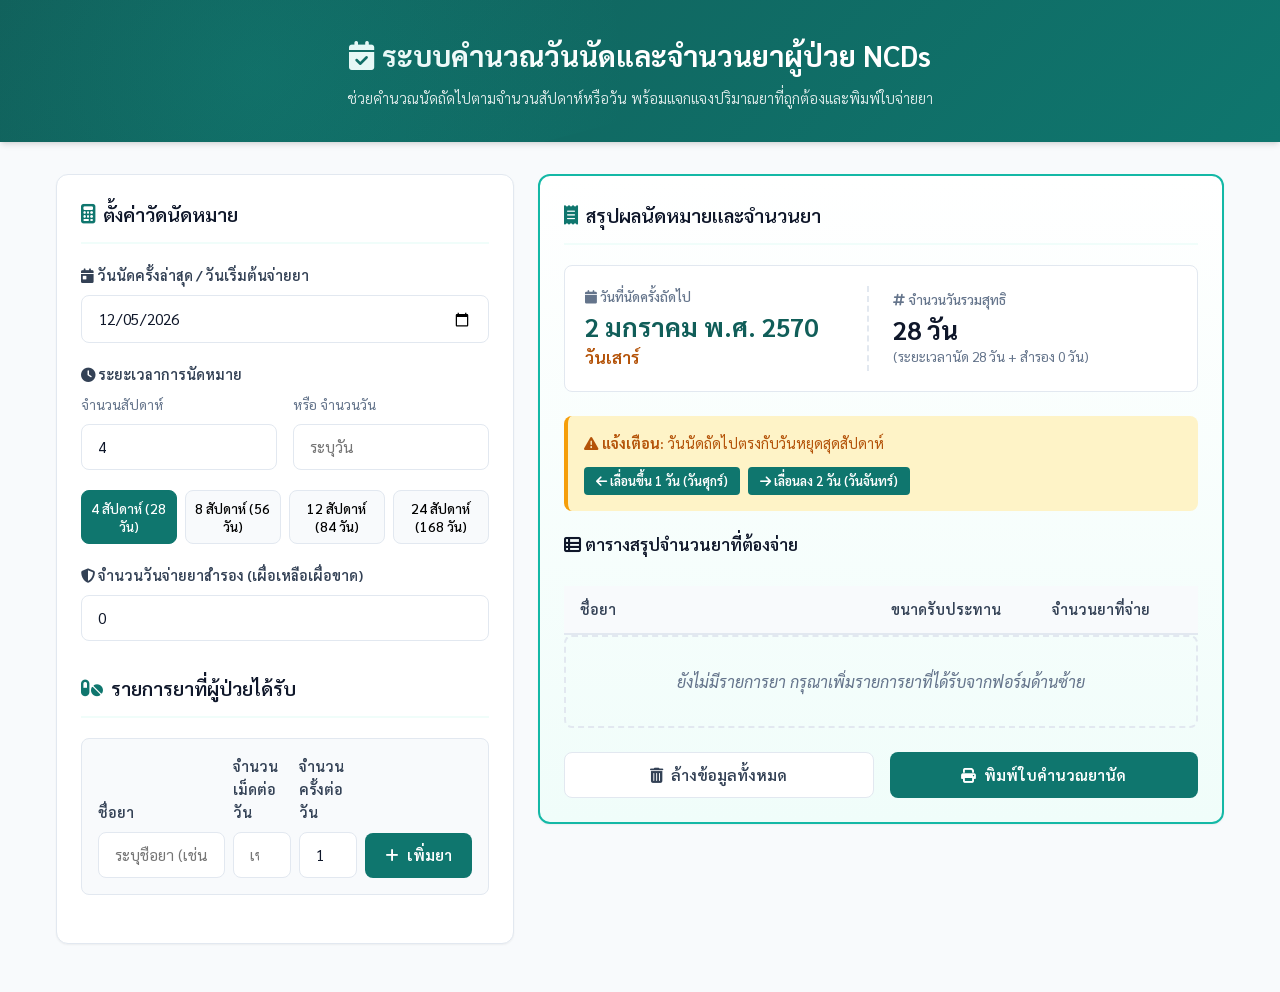
==== index.html @ b91a8666 "Add files via upload" ====
<!DOCTYPE html>
<html lang="th">
<head>
    <meta charset="UTF-8">
    <meta name="viewport" content="width=device-width, initial-scale=1.0">
    <title>ระบบคำนวณวันนัดและจำนวนยาผู้ป่วย NCDs</title>
    <link rel="manifest" href="manifest.json">
    <meta name="theme-color" content="#0f766e">
    <link rel="apple-touch-icon" href="icon-192.png">
    <!-- Load FontAwesome icons for premium design -->
    <link rel="stylesheet" href="https://cdnjs.cloudflare.com/ajax/libs/font-awesome/6.4.0/css/all.min.css">
    <!-- Load main styles -->
    <link rel="stylesheet" href="styles.css">
</head>
<body>

    <header>
        <h1><i class="fa-solid fa-calendar-check"></i> ระบบคำนวณวันนัดและจำนวนยาผู้ป่วย NCDs</h1>
        <p>ช่วยคำนวณนัดถัดไปตามจำนวนสัปดาห์หรือวัน พร้อมแจกแจงปริมาณยาที่ถูกต้องและพิมพ์ใบจ่ายยา</p>
    </header>

    <div class="container">
        
        <!-- LEFT COLUMN: INPUT CONTROLS -->
        <div class="card">
            <h2 class="card-title"><i class="fa-solid fa-calculator"></i> ตั้งค่าวัดนัดหมาย</h2>
            
            <div class="form-group">
                <label for="start-date"><i class="fa-solid fa-calendar-day"></i> วันนัดครั้งล่าสุด / วันเริ่มต้นจ่ายยา</label>
                <input type="date" id="start-date">
            </div>

            <div class="form-group">
                <label><i class="fa-solid fa-clock"></i> ระยะเวลาการนัดหมาย</label>
                <div class="form-group inline">
                    <div>
                        <label for="interval-weeks" style="font-weight: normal; font-size: 0.85rem; color: var(--text-muted);">จำนวนสัปดาห์</label>
                        <input type="number" id="interval-weeks" min="0" placeholder="ระบุสัปดาห์">
                    </div>
                    <div>
                        <label for="interval-days" style="font-weight: normal; font-size: 0.85rem; color: var(--text-muted);">หรือ จำนวนวัน</label>
                        <input type="number" id="interval-days" min="0" placeholder="ระบุวัน">
                    </div>
                </div>
                
                <div class="preset-grid">
                    <button class="btn-preset" data-weeks="4">4 สัปดาห์ (28 วัน)</button>
                    <button class="btn-preset" data-weeks="8">8 สัปดาห์ (56 วัน)</button>
                    <button class="btn-preset" data-weeks="12">12 สัปดาห์ (84 วัน)</button>
                    <button class="btn-preset" data-weeks="24">24 สัปดาห์ (168 วัน)</button>
                </div>
            </div>

            <div class="form-group">
                <label for="buffer-days"><i class="fa-solid fa-shield-halved"></i> จำนวนวันจ่ายยาสำรอง (เผื่อเหลือเผื่อขาด)</label>
                <input type="number" id="buffer-days" min="0" value="0" placeholder="เช่น 0, 3, 5, 7 วัน">
            </div>

            <h2 class="card-title" style="margin-top: 2rem;"><i class="fa-solid fa-pills"></i> รายการยาที่ผู้ป่วยได้รับ</h2>
            
            <div class="med-row-input">
                <div>
                    <label for="med-name">ชื่อยา</label>
                    <input type="text" id="med-name" placeholder="ระบุชื่อยา (เช่น Metformin 500mg)">
                </div>
                <div>
                    <label for="med-freq">จำนวนเม็ดต่อวัน</label>
                    <input type="number" id="med-freq" step="0.1" min="0" placeholder="เช่น 1 หรือ 0.5">
                </div>
                <div>
                    <label for="med-times">จำนวนครั้งต่อวัน</label>
                    <input type="number" id="med-times" min="1" value="1" placeholder="ครั้ง/วัน">
                </div>
                <div>
                    <button id="btn-add-med" class="btn-add">
                        <i class="fa-solid fa-plus"></i> เพิ่มยา
                    </button>
                </div>
            </div>
        </div>

        <!-- RIGHT COLUMN: RESULTS & SUMMARY -->
        <div class="card result-card">
            <h2 class="card-title"><i class="fa-solid fa-receipt"></i> สรุปผลนัดหมายและจำนวนยา</h2>
            
            <div class="appointment-summary">
                <div class="app-box">
                    <span class="app-label"><i class="fa-solid fa-calendar"></i> วันที่นัดครั้งถัดไป</span>
                    <span class="app-date-highlight" id="next-date-display">-</span>
                    <span class="app-day-highlight" id="next-day-display">-</span>
                </div>
                <div class="app-box right">
                    <span class="app-label"><i class="fa-solid fa-hashtag"></i> จำนวนวันรวมสุทธิ</span>
                    <span class="app-date-highlight" id="total-days-display" style="color: var(--secondary);">0 วัน</span>
                    <span class="app-day-highlight" id="total-days-breakdown" style="font-size: 0.85rem; font-weight: normal; color: var(--text-muted);">-</span>
                </div>
            </div>

            <!-- Warning Area for Weekend Appointments -->
            <div id="weekend-warning" class="alert alert-warning" style="display: none;">
                <div>
                    <i class="fa-solid fa-triangle-exclamation"></i> <strong>แจ้งเตือน:</strong> วันนัดถัดไปตรงกับวันหยุดสุดสัปดาห์
                </div>
                <div class="alert-buttons">
                    <button class="btn-sm btn-sm-primary" id="btn-shift-prev"><i class="fa-solid fa-arrow-left"></i> เลื่อนนัดขึ้น (วันศุกร์)</button>
                    <button class="btn-sm btn-sm-primary" id="btn-shift-next"><i class="fa-solid fa-arrow-right"></i> เลื่อนนัดลง (วันจันทร์)</button>
                </div>
            </div>

            <div id="no-weekend-alert" class="alert alert-success" style="display: none;">
                <div>
                    <i class="fa-solid fa-circle-check"></i> วันนัดถัดไปตรงกับวันทำงานปกติ
                </div>
            </div>

            <h3 style="font-size: 1.05rem; font-weight: 600; margin-bottom: 0.75rem; color: var(--secondary);">
                <i class="fa-solid fa-table-list"></i> ตารางสรุปจำนวนยาที่ต้องจ่าย
            </h3>

            <div class="meds-container">
                <div class="med-list-header">
                    <div>ชื่อยา</div>
                    <div>ขนาดรับประทาน</div>
                    <div style="text-align: right; padding-right: 1.5rem;">จำนวนยาที่จ่าย</div>
                    <div></div>
                </div>
                <div id="meds-list-body">
                    <!-- Med items will be dynamically generated here -->
                    <div class="med-list-empty" id="empty-state">
                        ยังไม่มีรายการยา กรุณาเพิ่มรายการยาที่ได้รับจากฟอร์มด้านซ้าย
                    </div>
                </div>
            </div>

            <div class="action-buttons">
                <button class="btn-action btn-action-secondary" id="btn-clear-all">
                    <i class="fa-solid fa-trash-can"></i> ล้างข้อมูลทั้งหมด
                </button>
                <button class="btn-action btn-action-primary" id="btn-print">
                    <i class="fa-solid fa-print"></i> พิมพ์ใบคำนวณยานัด
                </button>
            </div>
        </div>

    </div>

    <!-- PRINT AREA (Only visible during print) -->
    <div id="print-area">
        <div class="print-header">
            <h2>ใบสรุปการจ่ายยาและวันนัดหมายผู้ป่วย</h2>
            <p>โรงพยาบาล / คลินิกโรคไม่ติดต่อเรื้อรัง (NCDs)</p>
        </div>
        
        <div class="print-section">
            <div class="print-grid">
                <div>
                    <span class="print-label">วันจ่ายยาล่าสุด:</span>
                    <span class="print-value" id="print-start-date">-</span>
                </div>
                <div>
                    <span class="print-label">ระยะเวลานัด:</span>
                    <span class="print-value" id="print-duration">-</span>
                </div>
            </div>
            <div class="print-grid">
                <div>
                    <span class="print-label">วันนัดครั้งถัดไป:</span>
                    <span class="print-value" id="print-next-date" style="font-weight: bold; font-size: 18px;">-</span>
                </div>
                <div>
                    <span class="print-label">ยาสำรองเผื่อเหลือ:</span>
                    <span class="print-value" id="print-buffer">-</span>
                </div>
            </div>
        </div>

        <div class="print-section">
            <h3 style="font-size: 16px; margin-bottom: 10px; border-bottom: 1px solid #000; padding-bottom: 5px;">รายการยาที่ได้รับและจำนวนที่จ่าย</h3>
            <table class="print-table">
                <thead>
                    <tr>
                        <th style="width: 50%;">ชื่อยา</th>
                        <th style="width: 25%;">ขนาดและวิธีการรับประทานต่อวัน</th>
                        <th style="width: 25%; text-align: right;">จำนวนยาที่จ่ายทั้งหมด</th>
                    </tr>
                </thead>
                <tbody id="print-meds-table-body">
                    <!-- Meds table rows will be printed here -->
                </tbody>
            </table>
        </div>

        <div class="print-footer">
            <p>** กรุณานำใบนี้และกระปุกยา/ซองยาเดิมมาด้วยทุกครั้งที่หมอนัด **</p>
            <p>วันที่ออกใบสรุป: <span id="print-generation-time">-</span></p>
        </div>
    </div>

    <!-- JavaScript logic -->
    <script src="app.js"></script>
</body>
</html>
---- styles.css ----
@import url('https://fonts.googleapis.com/css2?family=Sarabun:ital,wght@0,300;0,400;0,500;0,600;0,700;1,400&family=Inter:wght@300;400;500;600;700&display=swap');

:root {
    --primary: #0f766e;
    --primary-light: #14b8a6;
    --primary-dark: #115e59;
    --primary-bg: #f0fdfa;
    --secondary: #0f172a;
    --text-main: #334155;
    --text-muted: #64748b;
    --bg-main: #f8fafc;
    --card-bg: #ffffff;
    --border: #e2e8f0;
    --accent: #f59e0b;
    --accent-light: #fef3c7;
    --accent-dark: #b45309;
    --danger: #ef4444;
    --danger-light: #fee2e2;
    --success: #10b981;
    --success-light: #d1fae5;
    
    --shadow-sm: 0 1px 2px 0 rgb(0 0 0 / 0.05);
    --shadow-md: 0 4px 6px -1px rgb(0 0 0 / 0.1), 0 2px 4px -2px rgb(0 0 0 / 0.1);
    --shadow-lg: 0 10px 15px -3px rgb(0 0 0 / 0.1), 0 4px 6px -4px rgb(0 0 0 / 0.1);
    --radius: 12px;
    --radius-sm: 8px;
    --transition: all 0.25s cubic-bezier(0.4, 0, 0.2, 1);
}

* {
    margin: 0;
    padding: 0;
    box-sizing: border-box;
}

body {
    font-family: 'Sarabun', 'Inter', sans-serif;
    background-color: var(--bg-main);
    color: var(--text-main);
    line-height: 1.6;
    min-height: 100vh;
    padding-bottom: 3rem;
}

header {
    background: linear-gradient(135deg, var(--primary-dark) 0%, var(--primary) 100%);
    color: white;
    padding: 2rem 1.5rem;
    text-align: center;
    box-shadow: var(--shadow-md);
    margin-bottom: 2rem;
    position: relative;
    overflow: hidden;
}

header::before {
    content: '';
    position: absolute;
    top: -50%;
    left: -20%;
    width: 80%;
    height: 200%;
    background: radial-gradient(circle, rgba(20, 184, 166, 0.15) 0%, transparent 70%);
    transform: rotate(-15deg);
    pointer-events: none;
}

header h1 {
    font-size: 1.8rem;
    font-weight: 700;
    margin-bottom: 0.5rem;
    display: flex;
    align-items: center;
    justify-content: center;
    gap: 0.5rem;
}

header p {
    font-size: 0.95rem;
    opacity: 0.9;
    font-weight: 300;
}

.container {
    max-width: 1200px;
    margin: 0 auto;
    padding: 0 1rem;
    display: grid;
    grid-template-columns: 1.2fr 1.8fr;
    gap: 1.5rem;
}

@media (max-width: 1024px) {
    .container {
        grid-template-columns: 1fr;
    }
}

/* Card layout */
.card {
    background-color: var(--card-bg);
    border-radius: var(--radius);
    border: 1px solid var(--border);
    box-shadow: var(--shadow-sm);
    padding: 1.5rem;
    transition: var(--transition);
    height: fit-content;
}

.card:hover {
    box-shadow: var(--shadow-md);
}

.card-title {
    font-size: 1.2rem;
    font-weight: 600;
    color: var(--secondary);
    margin-bottom: 1.25rem;
    padding-bottom: 0.75rem;
    border-bottom: 2px solid var(--primary-bg);
    display: flex;
    align-items: center;
    gap: 0.5rem;
}

.card-title i {
    color: var(--primary);
}

/* Form controls */
.form-group {
    margin-bottom: 1.25rem;
}

.form-group.inline {
    display: grid;
    grid-template-columns: 1fr 1fr;
    gap: 1rem;
}

label {
    display: block;
    font-size: 0.9rem;
    font-weight: 600;
    color: var(--text-main);
    margin-bottom: 0.5rem;
}

input[type="date"],
input[type="number"],
input[type="text"],
select {
    width: 100%;
    padding: 0.75rem 1rem;
    border: 1.5px solid var(--border);
    border-radius: var(--radius-sm);
    font-family: inherit;
    font-size: 0.95rem;
    color: var(--secondary);
    background-color: #fff;
    transition: var(--transition);
}

input:focus, select:focus {
    outline: none;
    border-color: var(--primary);
    box-shadow: 0 0 0 3px rgba(15, 118, 110, 0.15);
}

/* Day/Week selector buttons */
.preset-grid {
    display: grid;
    grid-template-columns: repeat(4, 1fr);
    gap: 0.5rem;
    margin-top: 0.5rem;
}

.btn-preset {
    background-color: var(--bg-main);
    border: 1px solid var(--border);
    border-radius: var(--radius-sm);
    padding: 0.5rem;
    font-size: 0.85rem;
    font-family: inherit;
    cursor: pointer;
    transition: var(--transition);
    font-weight: 500;
}

.btn-preset:hover {
    background-color: var(--primary-bg);
    border-color: var(--primary-light);
    color: var(--primary);
}

.btn-preset.active {
    background-color: var(--primary);
    border-color: var(--primary);
    color: white;
}

/* Weekend/holiday warnings */
.alert {
    padding: 1rem;
    border-radius: var(--radius-sm);
    margin-bottom: 1.25rem;
    font-size: 0.9rem;
    display: flex;
    flex-direction: column;
    gap: 0.5rem;
}

.alert-warning {
    background-color: var(--accent-light);
    border-left: 4px solid var(--accent);
    color: var(--accent-dark);
}

.alert-success {
    background-color: var(--success-light);
    border-left: 4px solid var(--success);
    color: #065f46;
}

.alert-buttons {
    display: flex;
    gap: 0.5rem;
    margin-top: 0.25rem;
}

.btn-sm {
    padding: 0.35rem 0.75rem;
    font-size: 0.8rem;
    border-radius: 4px;
    font-family: inherit;
    font-weight: 600;
    cursor: pointer;
    border: none;
    transition: var(--transition);
}

.btn-sm-primary {
    background-color: var(--primary);
    color: white;
}

.btn-sm-primary:hover {
    background-color: var(--primary-dark);
}

.btn-sm-secondary {
    background-color: white;
    border: 1px solid var(--border);
    color: var(--text-main);
}

.btn-sm-secondary:hover {
    background-color: var(--bg-main);
}

/* Meds list management */
.med-row-input {
    display: grid;
    grid-template-columns: 2.2fr 1fr 1fr auto;
    gap: 0.5rem;
    align-items: end;
    background-color: var(--bg-main);
    padding: 1rem;
    border-radius: var(--radius-sm);
    margin-bottom: 1.5rem;
    border: 1px solid var(--border);
}

@media (max-width: 640px) {
    .med-row-input {
        grid-template-columns: 1fr;
        gap: 0.75rem;
    }
}

.btn-add {
    background-color: var(--primary);
    color: white;
    padding: 0.75rem 1.25rem;
    border: none;
    border-radius: var(--radius-sm);
    font-family: inherit;
    font-size: 0.95rem;
    font-weight: 600;
    cursor: pointer;
    transition: var(--transition);
    display: flex;
    align-items: center;
    justify-content: center;
    gap: 0.5rem;
    height: 45px;
}

.btn-add:hover {
    background-color: var(--primary-dark);
}

/* Meds Table/List display */
.meds-container {
    margin-top: 1rem;
}

.med-list-empty {
    text-align: center;
    padding: 2rem;
    color: var(--text-muted);
    font-style: italic;
    border: 2px dashed var(--border);
    border-radius: var(--radius-sm);
}

.med-list-header {
    display: grid;
    grid-template-columns: 2.2fr 1fr 1fr auto;
    gap: 0.5rem;
    padding: 0.75rem 1rem;
    font-weight: 600;
    border-bottom: 2px solid var(--border);
    background-color: var(--bg-main);
    font-size: 0.9rem;
}

.med-item {
    display: grid;
    grid-template-columns: 2.2fr 1fr 1fr auto;
    gap: 0.5rem;
    padding: 0.75rem 1rem;
    align-items: center;
    border-bottom: 1px solid var(--border);
    transition: var(--transition);
}

.med-item:hover {
    background-color: var(--primary-bg);
}

.med-item-name {
    font-weight: 600;
    color: var(--secondary);
}

.med-item-dose {
    font-size: 0.9rem;
    color: var(--text-main);
}

.med-item-calc {
    font-weight: 700;
    color: var(--primary);
}

.btn-delete {
    background-color: transparent;
    color: var(--danger);
    border: none;
    cursor: pointer;
    font-size: 1.1rem;
    padding: 0.25rem 0.5rem;
    border-radius: var(--radius-sm);
    transition: var(--transition);
}

.btn-delete:hover {
    background-color: var(--danger-light);
}

/* Results section & Slip display */
.result-card {
    background: linear-gradient(180deg, #fff 0%, var(--primary-bg) 100%);
    border: 2px solid var(--primary-light);
    display: flex;
    flex-direction: column;
}

.appointment-summary {
    background-color: white;
    border-radius: var(--radius-sm);
    padding: 1.25rem;
    border: 1px solid var(--border);
    margin-bottom: 1.5rem;
    display: grid;
    grid-template-columns: 1fr 1.2fr;
    gap: 1.5rem;
}

@media (max-width: 640px) {
    .appointment-summary {
        grid-template-columns: 1fr;
        gap: 1rem;
    }
}

.app-box {
    display: flex;
    flex-direction: column;
    justify-content: center;
}

.app-box.right {
    border-left: 2px dashed var(--border);
    padding-left: 1.5rem;
}

@media (max-width: 640px) {
    .app-box.right {
        border-left: none;
        border-top: 2px dashed var(--border);
        padding-left: 0;
        padding-top: 1rem;
    }
}

.app-label {
    font-size: 0.85rem;
    color: var(--text-muted);
    font-weight: 500;
    margin-bottom: 0.25rem;
}

.app-date-highlight {
    font-size: 1.6rem;
    font-weight: 700;
    color: var(--primary-dark);
    line-height: 1.2;
}

.app-day-highlight {
    font-size: 1.1rem;
    font-weight: 600;
    color: var(--accent-dark);
}

.action-buttons {
    display: flex;
    gap: 1rem;
    margin-top: 1.5rem;
}

.btn-action {
    flex: 1;
    padding: 0.75rem 1rem;
    border-radius: var(--radius-sm);
    font-family: inherit;
    font-size: 0.95rem;
    font-weight: 600;
    cursor: pointer;
    display: flex;
    align-items: center;
    justify-content: center;
    gap: 0.5rem;
    transition: var(--transition);
}

.btn-action-primary {
    background-color: var(--primary);
    color: white;
    border: none;
}

.btn-action-primary:hover {
    background-color: var(--primary-dark);
}

.btn-action-secondary {
    background-color: white;
    color: var(--text-main);
    border: 1.5px solid var(--border);
}

.btn-action-secondary:hover {
    background-color: var(--bg-main);
    border-color: var(--text-muted);
}

/* Printable patient slip simulation */
#print-area {
    display: none;
}

/* Print CSS */
@media print {
    body * {
        visibility: hidden;
    }
    #print-area, #print-area * {
        visibility: visible;
    }
    #print-area {
        position: absolute;
        left: 0;
        top: 0;
        width: 100%;
        display: block;
        padding: 20px;
        color: #000;
        font-family: 'Sarabun', sans-serif;
    }
    
    .print-header {
        text-align: center;
        border-bottom: 2px solid #000;
        padding-bottom: 10px;
        margin-bottom: 20px;
    }
    
    .print-header h2 {
        margin-bottom: 5px;
        font-size: 20px;
    }
    
    .print-section {
        margin-bottom: 20px;
    }
    
    .print-grid {
        display: grid;
        grid-template-columns: 1fr 1fr;
        gap: 10px;
        margin-bottom: 15px;
    }
    
    .print-label {
        font-weight: bold;
        font-size: 14px;
    }
    
    .print-value {
        font-size: 16px;
    }
    
    .print-table {
        width: 100%;
        border-collapse: collapse;
        margin-top: 10px;
    }
    
    .print-table th, .print-table td {
        border: 1px solid #000;
        padding: 8px;
        text-align: left;
    }
    
    .print-table th {
        background-color: #f2f2f2;
    }
    
    .print-footer {
        margin-top: 40px;
        text-align: center;
        font-size: 12px;
        border-top: 1px dashed #ccc;
        padding-top: 10px;
    }
}
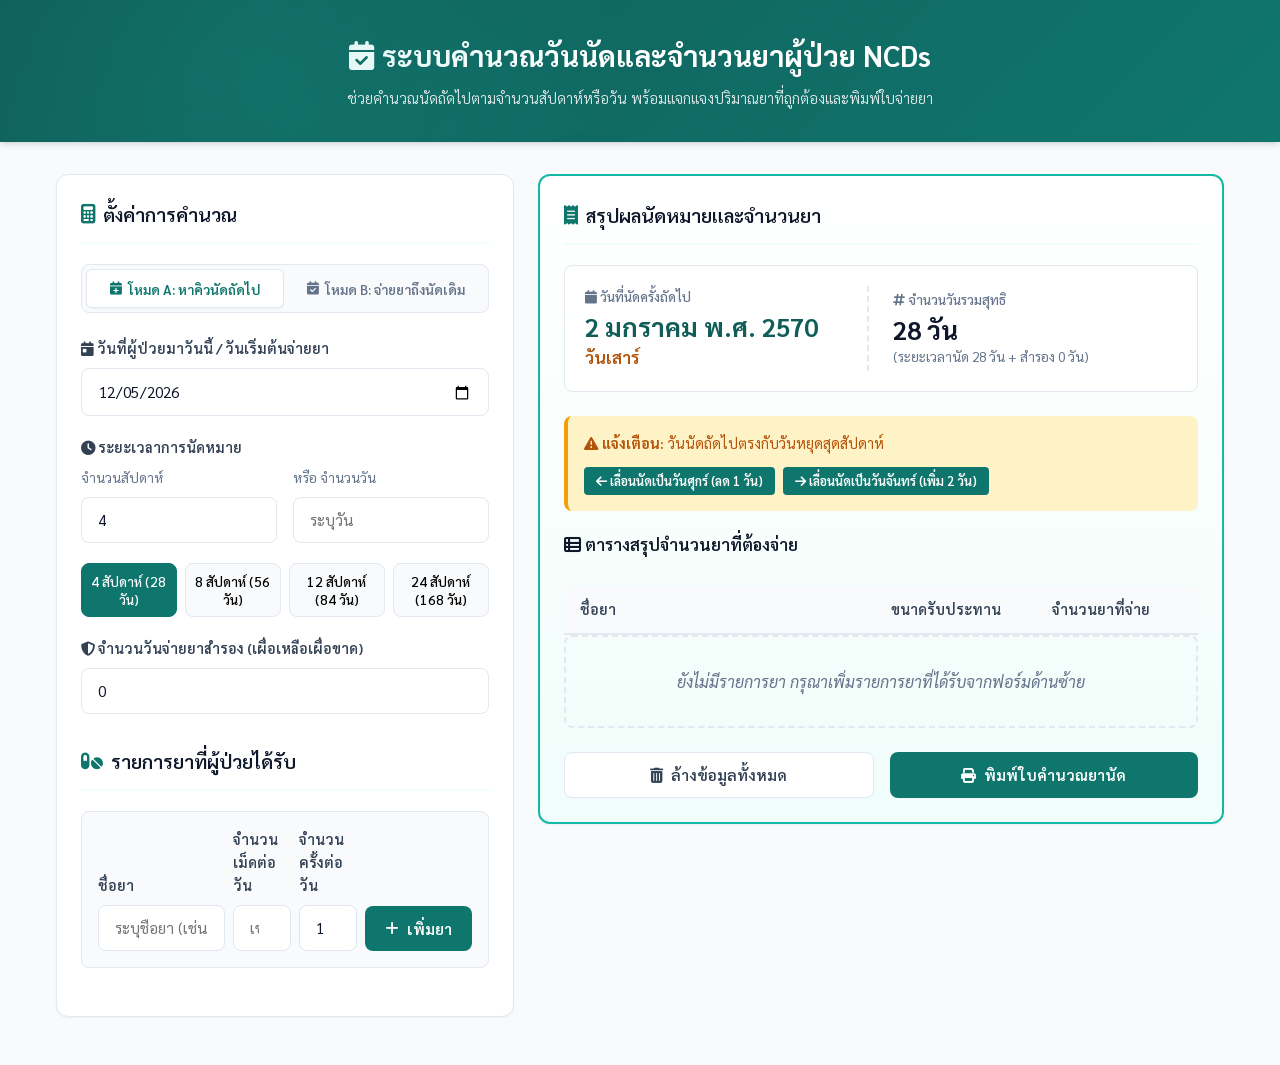
==== commit 39261ed1: "Add files via upload" ====
--- a/index.html
+++ b/index.html
@@ -23,31 +23,47 @@
         
         <!-- LEFT COLUMN: INPUT CONTROLS -->
         <div class="card">
-            <h2 class="card-title"><i class="fa-solid fa-calculator"></i> ตั้งค่าวัดนัดหมาย</h2>
+            <h2 class="card-title"><i class="fa-solid fa-calculator"></i> ตั้งค่าการคำนวณ</h2>
             
+            <div class="mode-tabs">
+                <button class="mode-tab active" id="tab-mode-a" data-mode="a"><i class="fa-solid fa-calendar-plus"></i> โหมด A: หาคิวนัดถัดไป</button>
+                <button class="mode-tab" id="tab-mode-b" data-mode="b"><i class="fa-solid fa-calendar-check"></i> โหมด B: จ่ายยาถึงนัดเดิม</button>
+            </div>
+
             <div class="form-group">
-                <label for="start-date"><i class="fa-solid fa-calendar-day"></i> วันนัดครั้งล่าสุด / วันเริ่มต้นจ่ายยา</label>
+                <label for="start-date" id="start-date-label"><i class="fa-solid fa-calendar-day"></i> วันที่ผู้ป่วยมาวันนี้ / วันเริ่มต้นจ่ายยา</label>
                 <input type="date" id="start-date">
             </div>
 
-            <div class="form-group">
-                <label><i class="fa-solid fa-clock"></i> ระยะเวลาการนัดหมาย</label>
-                <div class="form-group inline">
-                    <div>
-                        <label for="interval-weeks" style="font-weight: normal; font-size: 0.85rem; color: var(--text-muted);">จำนวนสัปดาห์</label>
-                        <input type="number" id="interval-weeks" min="0" placeholder="ระบุสัปดาห์">
+            <!-- MODE A INPUTS: CALCULATE NEXT APPOINTMENT DATE -->
+            <div id="mode-a-inputs">
+                <div class="form-group">
+                    <label><i class="fa-solid fa-clock"></i> ระยะเวลาการนัดหมาย</label>
+                    <div class="form-group inline">
+                        <div>
+                            <label for="interval-weeks" style="font-weight: normal; font-size: 0.85rem; color: var(--text-muted);">จำนวนสัปดาห์</label>
+                            <input type="number" id="interval-weeks" min="0" placeholder="ระบุสัปดาห์">
+                        </div>
+                        <div>
+                            <label for="interval-days" style="font-weight: normal; font-size: 0.85rem; color: var(--text-muted);">หรือ จำนวนวัน</label>
+                            <input type="number" id="interval-days" min="0" placeholder="ระบุวัน">
+                        </div>
                     </div>
-                    <div>
-                        <label for="interval-days" style="font-weight: normal; font-size: 0.85rem; color: var(--text-muted);">หรือ จำนวนวัน</label>
-                        <input type="number" id="interval-days" min="0" placeholder="ระบุวัน">
+                    
+                    <div class="preset-grid">
+                        <button class="btn-preset" data-weeks="4">4 สัปดาห์ (28 วัน)</button>
+                        <button class="btn-preset" data-weeks="8">8 สัปดาห์ (56 วัน)</button>
+                        <button class="btn-preset" data-weeks="12">12 สัปดาห์ (84 วัน)</button>
+                        <button class="btn-preset" data-weeks="24">24 สัปดาห์ (168 วัน)</button>
                     </div>
                 </div>
-                
-                <div class="preset-grid">
-                    <button class="btn-preset" data-weeks="4">4 สัปดาห์ (28 วัน)</button>
-                    <button class="btn-preset" data-weeks="8">8 สัปดาห์ (56 วัน)</button>
-                    <button class="btn-preset" data-weeks="12">12 สัปดาห์ (84 วัน)</button>
-                    <button class="btn-preset" data-weeks="24">24 สัปดาห์ (168 วัน)</button>
+            </div>
+
+            <!-- MODE B INPUTS: CALCULATE MEDICINE QUANTITY TO TARGET APPOINTMENT DATE -->
+            <div id="mode-b-inputs" style="display: none;">
+                <div class="form-group">
+                    <label for="target-date"><i class="fa-solid fa-calendar-check"></i> วันนัดหมายครั้งถัดไปเดิมของผู้ป่วย</label>
+                    <input type="date" id="target-date">
                 </div>
             </div>
 
--- a/styles.css
+++ b/styles.css
@@ -127,6 +127,47 @@
     color: var(--primary);
 }
 
+/* Mode Selector Tabs */
+.mode-tabs {
+    display: flex;
+    background-color: var(--bg-main);
+    border: 1px solid var(--border);
+    border-radius: var(--radius-sm);
+    padding: 4px;
+    margin-bottom: 1.5rem;
+    gap: 4px;
+}
+
+.mode-tab {
+    flex: 1;
+    background-color: transparent;
+    border: none;
+    border-radius: 6px;
+    padding: 0.6rem 0.5rem;
+    font-family: inherit;
+    font-size: 0.85rem;
+    font-weight: 600;
+    color: var(--text-muted);
+    cursor: pointer;
+    transition: var(--transition);
+    display: flex;
+    align-items: center;
+    justify-content: center;
+    gap: 0.4rem;
+}
+
+.mode-tab:hover {
+    color: var(--primary);
+    background-color: rgba(15, 118, 110, 0.05);
+}
+
+.mode-tab.active {
+    background-color: var(--card-bg);
+    color: var(--primary);
+    box-shadow: var(--shadow-sm);
+    border: 1px solid var(--border);
+}
+
 /* Form controls */
 .form-group {
     margin-bottom: 1.25rem;
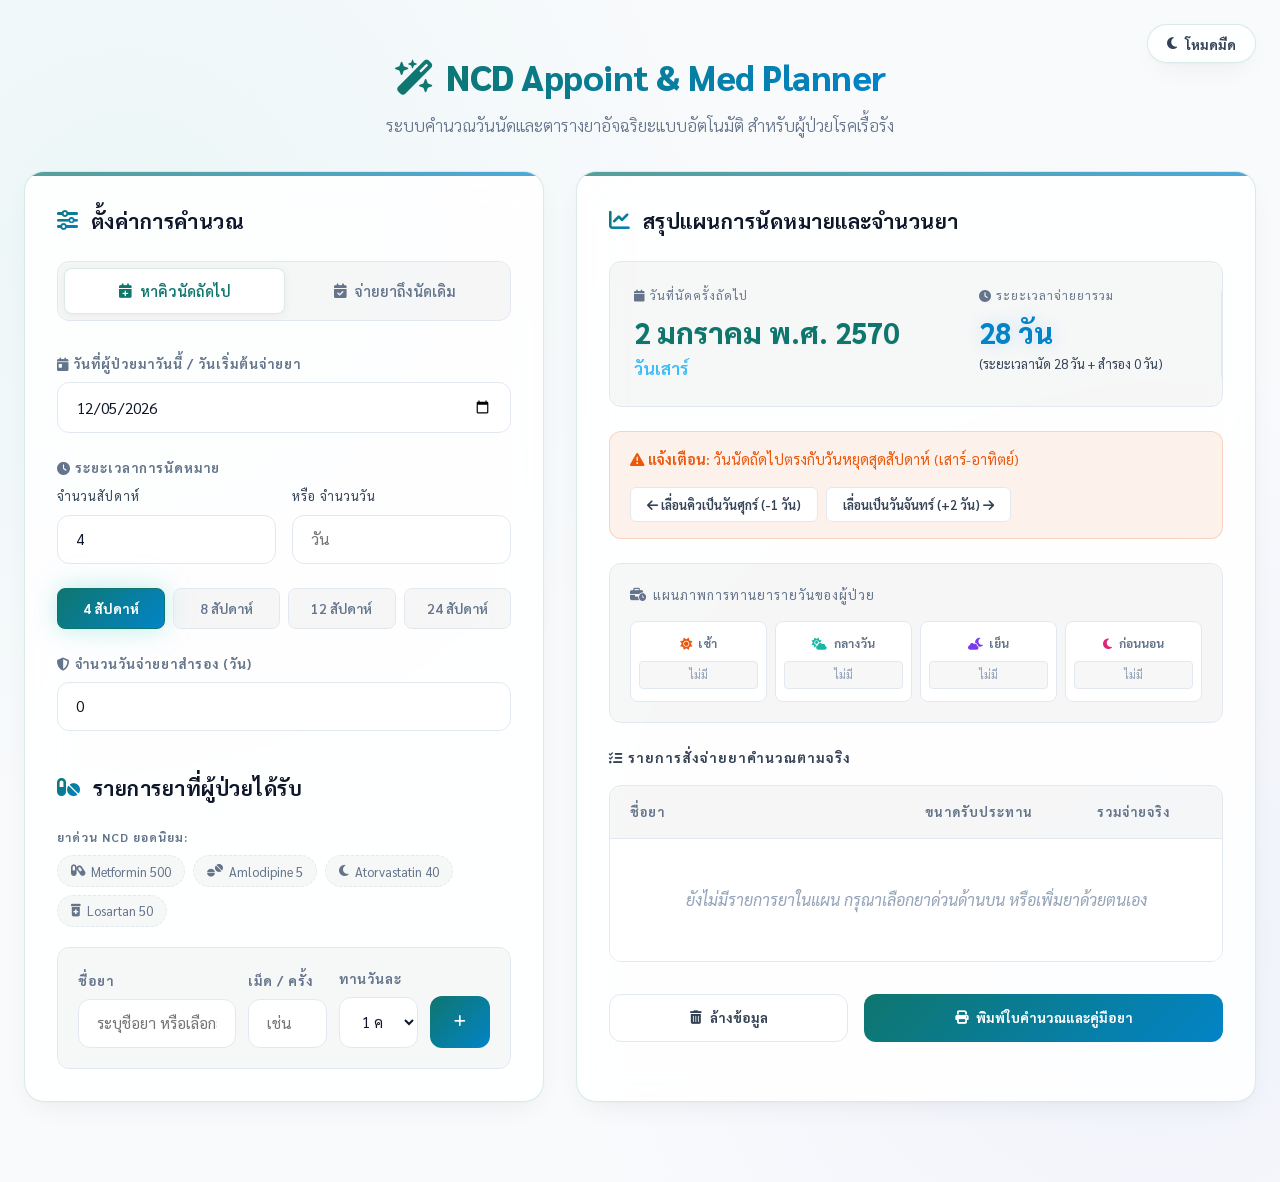
==== commit 6b8dfb82: "Add files via upload" ====
--- a/index.html
+++ b/index.html
@@ -3,9 +3,9 @@
 <head>
     <meta charset="UTF-8">
     <meta name="viewport" content="width=device-width, initial-scale=1.0">
-    <title>ระบบคำนวณวันนัดและจำนวนยาผู้ป่วย NCDs</title>
+    <title>NCD Smart Appointment & Medicine Planner</title>
     <link rel="manifest" href="manifest.json">
-    <meta name="theme-color" content="#0f766e">
+    <meta name="theme-color" content="#070a13">
     <link rel="apple-touch-icon" href="icon-192.png">
     <!-- Load FontAwesome icons for premium design -->
     <link rel="stylesheet" href="https://cdnjs.cloudflare.com/ajax/libs/font-awesome/6.4.0/css/all.min.css">
@@ -15,19 +15,24 @@
 <body>
 
     <header>
-        <h1><i class="fa-solid fa-calendar-check"></i> ระบบคำนวณวันนัดและจำนวนยาผู้ป่วย NCDs</h1>
-        <p>ช่วยคำนวณนัดถัดไปตามจำนวนสัปดาห์หรือวัน พร้อมแจกแจงปริมาณยาที่ถูกต้องและพิมพ์ใบจ่ายยา</p>
+        <div class="theme-switch-container">
+            <button id="theme-toggle" class="btn-theme-toggle">
+                <i class="fa-solid fa-moon"></i> <span>โหมดมืด</span>
+            </button>
+        </div>
+        <h1><i class="fa-solid fa-wand-magic-sparkles"></i> NCD Appoint & Med Planner</h1>
+        <p>ระบบคำนวณวันนัดและตารางยาอัจฉริยะแบบอัตโนมัติ สำหรับผู้ป่วยโรคเรื้อรัง</p>
     </header>
 
     <div class="container">
         
         <!-- LEFT COLUMN: INPUT CONTROLS -->
         <div class="card">
-            <h2 class="card-title"><i class="fa-solid fa-calculator"></i> ตั้งค่าการคำนวณ</h2>
+            <h2 class="card-title"><i class="fa-solid fa-sliders"></i> ตั้งค่าการคำนวณ</h2>
             
             <div class="mode-tabs">
-                <button class="mode-tab active" id="tab-mode-a" data-mode="a"><i class="fa-solid fa-calendar-plus"></i> โหมด A: หาคิวนัดถัดไป</button>
-                <button class="mode-tab" id="tab-mode-b" data-mode="b"><i class="fa-solid fa-calendar-check"></i> โหมด B: จ่ายยาถึงนัดเดิม</button>
+                <button class="mode-tab active" id="tab-mode-a" data-mode="a"><i class="fa-solid fa-calendar-plus"></i> หาคิวนัดถัดไป</button>
+                <button class="mode-tab" id="tab-mode-b" data-mode="b"><i class="fa-solid fa-calendar-check"></i> จ่ายยาถึงนัดเดิม</button>
             </div>
 
             <div class="form-group">
@@ -41,20 +46,20 @@
                     <label><i class="fa-solid fa-clock"></i> ระยะเวลาการนัดหมาย</label>
                     <div class="form-group inline">
                         <div>
-                            <label for="interval-weeks" style="font-weight: normal; font-size: 0.85rem; color: var(--text-muted);">จำนวนสัปดาห์</label>
-                            <input type="number" id="interval-weeks" min="0" placeholder="ระบุสัปดาห์">
+                            <label for="interval-weeks" style="font-weight: normal; font-size: 0.8rem; color: var(--text-gray);">จำนวนสัปดาห์</label>
+                            <input type="number" id="interval-weeks" min="0" placeholder="สัปดาห์">
                         </div>
                         <div>
-                            <label for="interval-days" style="font-weight: normal; font-size: 0.85rem; color: var(--text-muted);">หรือ จำนวนวัน</label>
-                            <input type="number" id="interval-days" min="0" placeholder="ระบุวัน">
+                            <label for="interval-days" style="font-weight: normal; font-size: 0.8rem; color: var(--text-gray);">หรือ จำนวนวัน</label>
+                            <input type="number" id="interval-days" min="0" placeholder="วัน">
                         </div>
                     </div>
                     
                     <div class="preset-grid">
-                        <button class="btn-preset" data-weeks="4">4 สัปดาห์ (28 วัน)</button>
-                        <button class="btn-preset" data-weeks="8">8 สัปดาห์ (56 วัน)</button>
-                        <button class="btn-preset" data-weeks="12">12 สัปดาห์ (84 วัน)</button>
-                        <button class="btn-preset" data-weeks="24">24 สัปดาห์ (168 วัน)</button>
+                        <button class="btn-preset" data-weeks="4">4 สัปดาห์</button>
+                        <button class="btn-preset" data-weeks="8">8 สัปดาห์</button>
+                        <button class="btn-preset" data-weeks="12">12 สัปดาห์</button>
+                        <button class="btn-preset" data-weeks="24">24 สัปดาห์</button>
                     </div>
                 </div>
             </div>
@@ -68,28 +73,43 @@
             </div>
 
             <div class="form-group">
-                <label for="buffer-days"><i class="fa-solid fa-shield-halved"></i> จำนวนวันจ่ายยาสำรอง (เผื่อเหลือเผื่อขาด)</label>
-                <input type="number" id="buffer-days" min="0" value="0" placeholder="เช่น 0, 3, 5, 7 วัน">
-            </div>
-
-            <h2 class="card-title" style="margin-top: 2rem;"><i class="fa-solid fa-pills"></i> รายการยาที่ผู้ป่วยได้รับ</h2>
+                <label for="buffer-days"><i class="fa-solid fa-shield-halved"></i> จำนวนวันจ่ายยาสำรอง (วัน)</label>
+                <input type="number" id="buffer-days" min="0" value="0" placeholder="ระบุจำนวนวันสำรองยา">
+            </div>
+
+            <h2 class="card-title" style="margin-top: 2.5rem;"><i class="fa-solid fa-pills"></i> รายการยาที่ผู้ป่วยได้รับ</h2>
             
+            <!-- Quick Drug Presets (WOW Addition) -->
+            <label style="font-size: 0.75rem;">ยาด่วน NCD ยอดนิยม:</label>
+            <div class="drug-presets">
+                <button class="btn-drug-preset" data-name="Metformin 500mg" data-freq="1" data-times="2"><i class="fa-solid fa-capsules"></i> Metformin 500</button>
+                <button class="btn-drug-preset" data-name="Amlodipine 5mg" data-freq="1" data-times="1"><i class="fa-solid fa-tablets"></i> Amlodipine 5</button>
+                <button class="btn-drug-preset" data-name="Atorvastatin 40mg" data-freq="1" data-times="1" data-slot="ก่อนนอน"><i class="fa-solid fa-moon"></i> Atorvastatin 40</button>
+                <button class="btn-drug-preset" data-name="Losartan 50mg" data-freq="1" data-times="1"><i class="fa-solid fa-prescription-bottle-medical"></i> Losartan 50</button>
+            </div>
+
             <div class="med-row-input">
                 <div>
                     <label for="med-name">ชื่อยา</label>
-                    <input type="text" id="med-name" placeholder="ระบุชื่อยา (เช่น Metformin 500mg)">
-                </div>
-                <div>
-                    <label for="med-freq">จำนวนเม็ดต่อวัน</label>
-                    <input type="number" id="med-freq" step="0.1" min="0" placeholder="เช่น 1 หรือ 0.5">
-                </div>
-                <div>
-                    <label for="med-times">จำนวนครั้งต่อวัน</label>
-                    <input type="number" id="med-times" min="1" value="1" placeholder="ครั้ง/วัน">
+                    <input type="text" id="med-name" placeholder="ระบุชื่อยา หรือเลือกยาด่วนด้านบน">
+                </div>
+                <div>
+                    <label for="med-freq">เม็ด / ครั้ง</label>
+                    <input type="number" id="med-freq" step="0.25" min="0" placeholder="เช่น 1 หรือ 0.5">
+                </div>
+                <div>
+                    <label for="med-times">ทานวันละ</label>
+                    <select id="med-times">
+                        <option value="1">1 ครั้ง (เช้า)</option>
+                        <option value="2">2 ครั้ง (เช้า, เย็น)</option>
+                        <option value="3">3 ครั้ง (เช้า, กลางวัน, เย็น)</option>
+                        <option value="4">4 ครั้ง (เช้า, กลางวัน, เย็น, ก่อนนอน)</option>
+                        <option value="1-bedtime">1 ครั้ง (ก่อนนอน)</option>
+                    </select>
                 </div>
                 <div>
                     <button id="btn-add-med" class="btn-add">
-                        <i class="fa-solid fa-plus"></i> เพิ่มยา
+                        <i class="fa-solid fa-plus"></i>
                     </button>
                 </div>
             </div>
@@ -97,7 +117,7 @@
 
         <!-- RIGHT COLUMN: RESULTS & SUMMARY -->
         <div class="card result-card">
-            <h2 class="card-title"><i class="fa-solid fa-receipt"></i> สรุปผลนัดหมายและจำนวนยา</h2>
+            <h2 class="card-title"><i class="fa-solid fa-chart-line"></i> สรุปแผนการนัดหมายและจำนวนยา</h2>
             
             <div class="appointment-summary">
                 <div class="app-box">
@@ -105,55 +125,86 @@
                     <span class="app-date-highlight" id="next-date-display">-</span>
                     <span class="app-day-highlight" id="next-day-display">-</span>
                 </div>
-                <div class="app-box right">
-                    <span class="app-label"><i class="fa-solid fa-hashtag"></i> จำนวนวันรวมสุทธิ</span>
-                    <span class="app-date-highlight" id="total-days-display" style="color: var(--secondary);">0 วัน</span>
-                    <span class="app-day-highlight" id="total-days-breakdown" style="font-size: 0.85rem; font-weight: normal; color: var(--text-muted);">-</span>
+                <div class="app-box" style="padding-left: 1.5rem;">
+                    <span class="app-label"><i class="fa-solid fa-clock"></i> ระยะเวลาจ่ายยารวม</span>
+                    <span class="app-date-highlight" id="total-days-display" style="color: var(--neon-blue); text-shadow: 0 0 15px rgba(79,172,254,0.3);">0 วัน</span>
+                    <span class="app-day-highlight" id="total-days-breakdown" style="font-size: 0.8rem; font-weight: normal; color: var(--text-gray);">-</span>
                 </div>
             </div>
 
             <!-- Warning Area for Weekend Appointments -->
             <div id="weekend-warning" class="alert alert-warning" style="display: none;">
                 <div>
-                    <i class="fa-solid fa-triangle-exclamation"></i> <strong>แจ้งเตือน:</strong> วันนัดถัดไปตรงกับวันหยุดสุดสัปดาห์
+                    <i class="fa-solid fa-triangle-exclamation"></i> <strong>แจ้งเตือน:</strong> วันนัดถัดไปตรงกับวันหยุดสุดสัปดาห์ (เสาร์-อาทิตย์)
                 </div>
                 <div class="alert-buttons">
-                    <button class="btn-sm btn-sm-primary" id="btn-shift-prev"><i class="fa-solid fa-arrow-left"></i> เลื่อนนัดขึ้น (วันศุกร์)</button>
-                    <button class="btn-sm btn-sm-primary" id="btn-shift-next"><i class="fa-solid fa-arrow-right"></i> เลื่อนนัดลง (วันจันทร์)</button>
+                    <button class="btn-sm" id="btn-shift-prev"><i class="fa-solid fa-chevron-left"></i> เลื่อนนัดเป็นวันทำงาน</button>
+                    <button class="btn-sm" id="btn-shift-next">เลื่อนนัดถัดไปวันทำงาน <i class="fa-solid fa-chevron-right"></i></button>
                 </div>
             </div>
 
             <div id="no-weekend-alert" class="alert alert-success" style="display: none;">
                 <div>
-                    <i class="fa-solid fa-circle-check"></i> วันนัดถัดไปตรงกับวันทำงานปกติ
-                </div>
-            </div>
-
-            <h3 style="font-size: 1.05rem; font-weight: 600; margin-bottom: 0.75rem; color: var(--secondary);">
-                <i class="fa-solid fa-table-list"></i> ตารางสรุปจำนวนยาที่ต้องจ่าย
+                    <i class="fa-solid fa-circle-check"></i> วันนัดถัดไปตรงกับวันทำงานปกติของหน่วยงาน
+                </div>
+            </div>
+
+            <!-- Medicine Daily Visual Timeline (WOW FEATURE) -->
+            <div class="timeline-wrapper">
+                <span class="timeline-title"><i class="fa-solid fa-business-time"></i> แผนภาพการทานยารายวันของผู้ป่วย</span>
+                <div class="timeline-slots">
+                    <div class="timeline-slot slot-เช้า">
+                        <div class="timeline-slot-header"><i class="fa-solid fa-sun"></i> เช้า</div>
+                        <div class="timeline-pills" id="pills-เช้า">
+                            <span class="timeline-pill-badge" style="color:var(--text-dim);">ไม่มี</span>
+                        </div>
+                    </div>
+                    <div class="timeline-slot slot-กลางวัน">
+                        <div class="timeline-slot-header"><i class="fa-solid fa-cloud-sun"></i> กลางวัน</div>
+                        <div class="timeline-pills" id="pills-กลางวัน">
+                            <span class="timeline-pill-badge" style="color:var(--text-dim);">ไม่มี</span>
+                        </div>
+                    </div>
+                    <div class="timeline-slot slot-เย็น">
+                        <div class="timeline-slot-header"><i class="fa-solid fa-cloud-moon"></i> เย็น</div>
+                        <div class="timeline-pills" id="pills-เย็น">
+                            <span class="timeline-pill-badge" style="color:var(--text-dim);">ไม่มี</span>
+                        </div>
+                    </div>
+                    <div class="timeline-slot slot-ก่อนนอน">
+                        <div class="timeline-slot-header"><i class="fa-solid fa-moon"></i> ก่อนนอน</div>
+                        <div class="timeline-pills" id="pills-ก่อนนอน">
+                            <span class="timeline-pill-badge" style="color:var(--text-dim);">ไม่มี</span>
+                        </div>
+                    </div>
+                </div>
+            </div>
+
+            <h3 style="font-size: 0.85rem; text-transform: uppercase; letter-spacing: 1px; margin-bottom: 0.75rem; color: var(--text-gray);">
+                <i class="fa-solid fa-list-check"></i> รายการสั่งจ่ายยาคำนวณตามจริง
             </h3>
 
             <div class="meds-container">
                 <div class="med-list-header">
                     <div>ชื่อยา</div>
                     <div>ขนาดรับประทาน</div>
-                    <div style="text-align: right; padding-right: 1.5rem;">จำนวนยาที่จ่าย</div>
+                    <div style="text-align: right; padding-right: 1.5rem;">รวมจ่ายจริง</div>
                     <div></div>
                 </div>
                 <div id="meds-list-body">
                     <!-- Med items will be dynamically generated here -->
                     <div class="med-list-empty" id="empty-state">
-                        ยังไม่มีรายการยา กรุณาเพิ่มรายการยาที่ได้รับจากฟอร์มด้านซ้าย
+                        ยังไม่มีรายการยาในแผน กรุณาเลือกยาด่วนด้านบน หรือเพิ่มยาด้วยตนเอง
                     </div>
                 </div>
             </div>
 
             <div class="action-buttons">
                 <button class="btn-action btn-action-secondary" id="btn-clear-all">
-                    <i class="fa-solid fa-trash-can"></i> ล้างข้อมูลทั้งหมด
+                    <i class="fa-solid fa-trash-can"></i> ล้างข้อมูล
                 </button>
                 <button class="btn-action btn-action-primary" id="btn-print">
-                    <i class="fa-solid fa-print"></i> พิมพ์ใบคำนวณยานัด
+                    <i class="fa-solid fa-print"></i> พิมพ์ใบคำนวณและคู่มือยา
                 </button>
             </div>
         </div>
@@ -164,7 +215,7 @@
     <div id="print-area">
         <div class="print-header">
             <h2>ใบสรุปการจ่ายยาและวันนัดหมายผู้ป่วย</h2>
-            <p>โรงพยาบาล / คลินิกโรคไม่ติดต่อเรื้อรัง (NCDs)</p>
+            <p>แผนกโรคเรื้อรัง (NCDs Clinic)</p>
         </div>
         
         <div class="print-section">
@@ -174,7 +225,7 @@
                     <span class="print-value" id="print-start-date">-</span>
                 </div>
                 <div>
-                    <span class="print-label">ระยะเวลานัด:</span>
+                    <span class="print-label">ระยะเวลานัดหมาย:</span>
                     <span class="print-value" id="print-duration">-</span>
                 </div>
             </div>
@@ -184,20 +235,20 @@
                     <span class="print-value" id="print-next-date" style="font-weight: bold; font-size: 18px;">-</span>
                 </div>
                 <div>
-                    <span class="print-label">ยาสำรองเผื่อเหลือ:</span>
+                    <span class="print-label">ยาจ่ายรวมสำรอง:</span>
                     <span class="print-value" id="print-buffer">-</span>
                 </div>
             </div>
         </div>
 
         <div class="print-section">
-            <h3 style="font-size: 16px; margin-bottom: 10px; border-bottom: 1px solid #000; padding-bottom: 5px;">รายการยาที่ได้รับและจำนวนที่จ่าย</h3>
+            <h3 style="font-size: 16px; margin-bottom: 10px; border-bottom: 1px solid #000; padding-bottom: 5px;">รายการยาที่ต้องรับประทานและปริมาณยาที่จ่าย</h3>
             <table class="print-table">
                 <thead>
                     <tr>
-                        <th style="width: 50%;">ชื่อยา</th>
-                        <th style="width: 25%;">ขนาดและวิธีการรับประทานต่อวัน</th>
-                        <th style="width: 25%; text-align: right;">จำนวนยาที่จ่ายทั้งหมด</th>
+                        <th style="width: 45%;">ชื่อยา</th>
+                        <th style="width: 35%;">วิธีรับประทาน</th>
+                        <th style="width: 20%; text-align: right;">จำนวนที่จ่ายจริง</th>
                     </tr>
                 </thead>
                 <tbody id="print-meds-table-body">
@@ -207,8 +258,8 @@
         </div>
 
         <div class="print-footer">
-            <p>** กรุณานำใบนี้และกระปุกยา/ซองยาเดิมมาด้วยทุกครั้งที่หมอนัด **</p>
-            <p>วันที่ออกใบสรุป: <span id="print-generation-time">-</span></p>
+            <p>** กรุณานำใบรับยานี้และซองยาเดิมมาด้วยทุกครั้งที่พบนัดของแพทย์ **</p>
+            <p>พิมพ์จากระบบเมื่อ: <span id="print-generation-time">-</span></p>
         </div>
     </div>
 
--- a/styles.css
+++ b/styles.css
@@ -1,93 +1,175 @@
-@import url('https://fonts.googleapis.com/css2?family=Sarabun:ital,wght@0,300;0,400;0,500;0,600;0,700;1,400&family=Inter:wght@300;400;500;600;700&display=swap');
+@import url('https://fonts.googleapis.com/css2?family=Sarabun:ital,wght@0,300;0,400;0,500;0,600;0,700;0,800;1,300;1,400;1,500;1,600;1,700;1,800&display=swap');
 
 :root {
-    --primary: #0f766e;
-    --primary-light: #14b8a6;
-    --primary-dark: #115e59;
-    --primary-bg: #f0fdfa;
-    --secondary: #0f172a;
+    /* Base Color Palette Tokens */
+    --neon-teal: #0f766e;
+    --neon-teal-glow: #14b8a6;
+    --neon-blue: #0284c7;
+    --neon-blue-glow: #38bdf8;
+    --neon-indigo: #4f46e5;
+    --neon-purple: #7c3aed;
+    --neon-pink: #db2777;
+    --neon-orange: #ea580c;
+    
+    /* LIGHT MODE (Default) */
+    --bg-app: #f8fafc;
+    --bg-app-gradient: radial-gradient(circle at 10% 20%, rgba(20, 184, 166, 0.05) 0%, transparent 40%),
+                        radial-gradient(circle at 90% 80%, rgba(99, 102, 241, 0.05) 0%, transparent 40%);
+    --bg-card: rgba(255, 255, 255, 0.85);
+    --border-color: rgba(15, 118, 110, 0.15);
+    
+    --text-title: #0f172a;
     --text-main: #334155;
     --text-muted: #64748b;
-    --bg-main: #f8fafc;
-    --card-bg: #ffffff;
-    --border: #e2e8f0;
-    --accent: #f59e0b;
-    --accent-light: #fef3c7;
-    --accent-dark: #b45309;
-    --danger: #ef4444;
-    --danger-light: #fee2e2;
-    --success: #10b981;
-    --success-light: #d1fae5;
+    --text-dim: #94a3b8;
     
-    --shadow-sm: 0 1px 2px 0 rgb(0 0 0 / 0.05);
-    --shadow-md: 0 4px 6px -1px rgb(0 0 0 / 0.1), 0 2px 4px -2px rgb(0 0 0 / 0.1);
-    --shadow-lg: 0 10px 15px -3px rgb(0 0 0 / 0.1), 0 4px 6px -4px rgb(0 0 0 / 0.1);
-    --radius: 12px;
-    --radius-sm: 8px;
-    --transition: all 0.25s cubic-bezier(0.4, 0, 0.2, 1);
+    --bg-input: #ffffff;
+    --border-input: #e2e8f0;
+    --bg-black-trans: rgba(0, 0, 0, 0.03);
+    
+    --shadow-card: 0 10px 30px -10px rgba(15, 23, 42, 0.08), 0 1px 3px rgba(15, 23, 42, 0.03);
+    --shadow-neon: 0 0 15px rgba(20, 184, 166, 0.1), 0 0 30px rgba(56, 189, 248, 0.05);
+    --shadow-active: 0 0 20px rgba(20, 184, 166, 0.2), 0 0 40px rgba(20, 184, 166, 0.1);
+    
+    --transition: all 0.3s cubic-bezier(0.4, 0, 0.2, 1);
+    --radius: 20px;
+    --radius-sm: 12px;
+}
+
+/* DARK MODE OVERRIDES */
+body.dark-theme {
+    /* Color Palette Adjustments for Dark mode */
+    --neon-teal: #00f2fe;
+    --neon-teal-glow: #00f2fe;
+    --neon-blue: #4facfe;
+    --neon-blue-glow: #4facfe;
+    --neon-indigo: #6366f1;
+    --neon-purple: #a855f7;
+    --neon-pink: #ec4899;
+    --neon-orange: #f97316;
+
+    --bg-app: #070a13;
+    --bg-app-gradient: radial-gradient(circle at 10% 20%, rgba(99, 102, 241, 0.08) 0%, transparent 40%),
+                        radial-gradient(circle at 90% 80%, rgba(20, 184, 166, 0.08) 0%, transparent 40%);
+    --bg-card: rgba(15, 23, 42, 0.65);
+    --border-color: rgba(20, 184, 166, 0.25);
+    
+    --text-title: #f8fafc;
+    --text-main: #cbd5e1;
+    --text-muted: #94a3b8;
+    --text-dim: #64748b;
+    
+    --bg-input: rgba(0, 0, 0, 0.3);
+    --border-input: rgba(255, 255, 255, 0.1);
+    --bg-black-trans: rgba(0, 0, 0, 0.4);
+    
+    --shadow-card: 0 8px 32px 0 rgba(0, 0, 0, 0.37);
+    --shadow-neon: 0 0 15px rgba(0, 242, 254, 0.25), 0 0 30px rgba(79, 172, 254, 0.15);
+    --shadow-active: 0 0 25px rgba(0, 242, 254, 0.5), 0 0 50px rgba(0, 242, 254, 0.2);
 }
 
 * {
     margin: 0;
     padding: 0;
     box-sizing: border-box;
+    font-family: 'Sarabun', sans-serif;
 }
 
 body {
-    font-family: 'Sarabun', 'Inter', sans-serif;
-    background-color: var(--bg-main);
+    font-family: 'Sarabun', sans-serif;
+    background-color: var(--bg-app);
+    background-image: var(--bg-app-gradient);
     color: var(--text-main);
     line-height: 1.6;
     min-height: 100vh;
-    padding-bottom: 3rem;
+    padding-bottom: 5rem;
+    overflow-x: hidden;
+    transition: background-color 0.4s ease, color 0.4s ease;
+}
+
+/* Scrollbar Styling */
+::-webkit-scrollbar {
+    width: 8px;
+}
+::-webkit-scrollbar-track {
+    background: var(--bg-app);
+}
+::-webkit-scrollbar-thumb {
+    background: rgba(128, 128, 128, 0.2);
+    border-radius: 4px;
+}
+::-webkit-scrollbar-thumb:hover {
+    background: var(--neon-teal);
 }
 
 header {
-    background: linear-gradient(135deg, var(--primary-dark) 0%, var(--primary) 100%);
-    color: white;
-    padding: 2rem 1.5rem;
+    padding: 3rem 1.5rem 2rem 1.5rem;
     text-align: center;
-    box-shadow: var(--shadow-md);
-    margin-bottom: 2rem;
     position: relative;
-    overflow: hidden;
-}
-
-header::before {
-    content: '';
+    max-width: 1300px;
+    margin: 0 auto;
+    display: flex;
+    flex-direction: column;
+    align-items: center;
+}
+
+header h1 {
+    font-size: 2.2rem;
+    font-weight: 800;
+    letter-spacing: -0.5px;
+    background: linear-gradient(to right, var(--neon-teal) 0%, var(--neon-blue) 100%);
+    -webkit-background-clip: text;
+    -webkit-text-fill-color: transparent;
+    margin-bottom: 0.5rem;
+    display: inline-flex;
+    align-items: center;
+    gap: 0.75rem;
+}
+
+header p {
+    font-size: 1.05rem;
+    color: var(--text-muted);
+    font-weight: 300;
+}
+
+/* Floating/Top Theme Toggle Button */
+.theme-switch-container {
     position: absolute;
-    top: -50%;
-    left: -20%;
-    width: 80%;
-    height: 200%;
-    background: radial-gradient(circle, rgba(20, 184, 166, 0.15) 0%, transparent 70%);
-    transform: rotate(-15deg);
-    pointer-events: none;
-}
-
-header h1 {
-    font-size: 1.8rem;
-    font-weight: 700;
-    margin-bottom: 0.5rem;
-    display: flex;
-    align-items: center;
-    justify-content: center;
-    gap: 0.5rem;
-}
-
-header p {
-    font-size: 0.95rem;
-    opacity: 0.9;
-    font-weight: 300;
-}
-
+    top: 1.5rem;
+    right: 1.5rem;
+}
+
+.btn-theme-toggle {
+    background: var(--bg-card);
+    border: 1px solid var(--border-color);
+    color: var(--text-main);
+    padding: 0.6rem 1.2rem;
+    border-radius: 30px;
+    font-family: inherit;
+    font-size: 0.85rem;
+    font-weight: 700;
+    cursor: pointer;
+    box-shadow: var(--shadow-card);
+    display: flex;
+    align-items: center;
+    gap: 0.5rem;
+    transition: var(--transition);
+}
+
+.btn-theme-toggle:hover {
+    border-color: var(--neon-teal-glow);
+    box-shadow: var(--shadow-neon);
+    transform: scale(1.05);
+}
+
+/* Main Grid Layout */
 .container {
-    max-width: 1200px;
+    max-width: 1300px;
     margin: 0 auto;
-    padding: 0 1rem;
-    display: grid;
-    grid-template-columns: 1.2fr 1.8fr;
-    gap: 1.5rem;
+    padding: 0 1.5rem;
+    display: grid;
+    grid-template-columns: 1.3fr 1.7fr;
+    gap: 2rem;
 }
 
 @media (max-width: 1024px) {
@@ -96,81 +178,101 @@
     }
 }
 
-/* Card layout */
+/* Glassmorphism Cards */
 .card {
-    background-color: var(--card-bg);
+    background: var(--bg-card);
+    backdrop-filter: blur(20px);
+    -webkit-backdrop-filter: blur(20px);
+    border: 1px solid var(--border-color);
     border-radius: var(--radius);
-    border: 1px solid var(--border);
-    box-shadow: var(--shadow-sm);
-    padding: 1.5rem;
-    transition: var(--transition);
-    height: fit-content;
+    padding: 2rem;
+    box-shadow: var(--shadow-card);
+    transition: var(--transition);
+    position: relative;
+    overflow: hidden;
+}
+
+.card::before {
+    content: '';
+    position: absolute;
+    top: 0;
+    left: 0;
+    width: 100%;
+    height: 4px;
+    background: linear-gradient(90deg, var(--neon-teal), var(--neon-blue));
+    opacity: 0.7;
 }
 
 .card:hover {
-    box-shadow: var(--shadow-md);
+    border-color: var(--neon-teal-glow);
+    box-shadow: var(--shadow-neon);
 }
 
 .card-title {
-    font-size: 1.2rem;
-    font-weight: 600;
-    color: var(--secondary);
-    margin-bottom: 1.25rem;
-    padding-bottom: 0.75rem;
-    border-bottom: 2px solid var(--primary-bg);
-    display: flex;
-    align-items: center;
-    gap: 0.5rem;
+    font-size: 1.3rem;
+    font-weight: 700;
+    color: var(--text-title);
+    margin-bottom: 1.5rem;
+    display: flex;
+    align-items: center;
+    gap: 0.75rem;
+    letter-spacing: 0.5px;
 }
 
 .card-title i {
-    color: var(--primary);
-}
-
-/* Mode Selector Tabs */
+    background: linear-gradient(135deg, var(--neon-teal), var(--neon-blue));
+    -webkit-background-clip: text;
+    -webkit-text-fill-color: transparent;
+}
+
+/* Futuristic Tab Switcher */
 .mode-tabs {
     display: flex;
-    background-color: var(--bg-main);
-    border: 1px solid var(--border);
-    border-radius: var(--radius-sm);
-    padding: 4px;
-    margin-bottom: 1.5rem;
-    gap: 4px;
+    background: var(--bg-black-trans);
+    border-radius: var(--radius-sm);
+    padding: 6px;
+    margin-bottom: 2rem;
+    border: 1px solid var(--border-input);
 }
 
 .mode-tab {
     flex: 1;
-    background-color: transparent;
+    background: transparent;
     border: none;
-    border-radius: 6px;
-    padding: 0.6rem 0.5rem;
+    padding: 0.8rem 1rem;
+    color: var(--text-muted);
     font-family: inherit;
-    font-size: 0.85rem;
+    font-size: 0.9rem;
     font-weight: 600;
-    color: var(--text-muted);
+    border-radius: 8px;
     cursor: pointer;
     transition: var(--transition);
     display: flex;
     align-items: center;
     justify-content: center;
-    gap: 0.4rem;
+    gap: 0.5rem;
 }
 
 .mode-tab:hover {
-    color: var(--primary);
-    background-color: rgba(15, 118, 110, 0.05);
+    color: var(--text-title);
 }
 
 .mode-tab.active {
-    background-color: var(--card-bg);
-    color: var(--primary);
-    box-shadow: var(--shadow-sm);
-    border: 1px solid var(--border);
-}
-
-/* Form controls */
+    background: var(--bg-input);
+    color: var(--neon-teal);
+    border: 1px solid var(--border-color);
+    box-shadow: 0 2px 10px rgba(0, 0, 0, 0.05);
+}
+
+body.dark-theme .mode-tab.active {
+    background: linear-gradient(135deg, rgba(0, 242, 254, 0.15), rgba(79, 172, 254, 0.15));
+    border-color: rgba(0, 242, 254, 0.3);
+    box-shadow: 0 0 15px rgba(0, 242, 254, 0.15);
+}
+
+/* Form Styling */
 .form-group {
-    margin-bottom: 1.25rem;
+    margin-bottom: 1.5rem;
 }
 
 .form-group.inline {
@@ -181,10 +283,12 @@
 
 label {
     display: block;
-    font-size: 0.9rem;
-    font-weight: 600;
-    color: var(--text-main);
+    font-size: 0.82rem;
+    font-weight: 700;
+    color: var(--text-muted);
     margin-bottom: 0.5rem;
+    text-transform: uppercase;
+    letter-spacing: 1px;
 }
 
 input[type="date"],
@@ -192,338 +296,438 @@
 input[type="text"],
 select {
     width: 100%;
-    padding: 0.75rem 1rem;
-    border: 1.5px solid var(--border);
-    border-radius: var(--radius-sm);
+    padding: 0.85rem 1.1rem;
+    background: var(--bg-input);
+    border: 1px solid var(--border-input);
+    border-radius: var(--radius-sm);
+    color: var(--text-title);
     font-family: inherit;
     font-size: 0.95rem;
-    color: var(--secondary);
-    background-color: #fff;
     transition: var(--transition);
 }
 
 input:focus, select:focus {
     outline: none;
-    border-color: var(--primary);
-    box-shadow: 0 0 0 3px rgba(15, 118, 110, 0.15);
-}
-
-/* Day/Week selector buttons */
+    border-color: var(--neon-teal-glow);
+    box-shadow: var(--shadow-neon);
+}
+
+/* Quick Interval Presets */
 .preset-grid {
     display: grid;
     grid-template-columns: repeat(4, 1fr);
     gap: 0.5rem;
-    margin-top: 0.5rem;
+    margin-top: 0.75rem;
 }
 
 .btn-preset {
-    background-color: var(--bg-main);
-    border: 1px solid var(--border);
-    border-radius: var(--radius-sm);
-    padding: 0.5rem;
+    background: var(--bg-black-trans);
+    border: 1px solid var(--border-input);
+    color: var(--text-muted);
+    padding: 0.65rem;
+    border-radius: 8px;
     font-size: 0.85rem;
-    font-family: inherit;
-    cursor: pointer;
-    transition: var(--transition);
-    font-weight: 500;
-}
-
-.btn-preset:hover {
-    background-color: var(--primary-bg);
-    border-color: var(--primary-light);
-    color: var(--primary);
-}
-
-.btn-preset.active {
-    background-color: var(--primary);
-    border-color: var(--primary);
-    color: white;
-}
-
-/* Weekend/holiday warnings */
-.alert {
-    padding: 1rem;
-    border-radius: var(--radius-sm);
-    margin-bottom: 1.25rem;
-    font-size: 0.9rem;
-    display: flex;
-    flex-direction: column;
-    gap: 0.5rem;
-}
-
-.alert-warning {
-    background-color: var(--accent-light);
-    border-left: 4px solid var(--accent);
-    color: var(--accent-dark);
-}
-
-.alert-success {
-    background-color: var(--success-light);
-    border-left: 4px solid var(--success);
-    color: #065f46;
-}
-
-.alert-buttons {
-    display: flex;
-    gap: 0.5rem;
-    margin-top: 0.25rem;
-}
-
-.btn-sm {
-    padding: 0.35rem 0.75rem;
-    font-size: 0.8rem;
-    border-radius: 4px;
-    font-family: inherit;
     font-weight: 600;
     cursor: pointer;
-    border: none;
-    transition: var(--transition);
-}
-
-.btn-sm-primary {
-    background-color: var(--primary);
-    color: white;
-}
-
-.btn-sm-primary:hover {
-    background-color: var(--primary-dark);
-}
-
-.btn-sm-secondary {
-    background-color: white;
-    border: 1px solid var(--border);
-    color: var(--text-main);
-}
-
-.btn-sm-secondary:hover {
-    background-color: var(--bg-main);
-}
-
-/* Meds list management */
+    transition: var(--transition);
+}
+
+.btn-preset:hover {
+    background: rgba(20, 184, 166, 0.08);
+    border-color: var(--neon-teal-glow);
+    color: var(--neon-teal-glow);
+}
+
+.btn-preset.active {
+    background: linear-gradient(135deg, var(--neon-teal), var(--neon-blue));
+    border-color: var(--neon-teal);
+    color: #ffffff;
+    font-weight: 700;
+    box-shadow: var(--shadow-active);
+}
+
+/* Quick Drug Presets */
+.drug-presets {
+    display: flex;
+    flex-wrap: wrap;
+    gap: 0.5rem;
+    margin-bottom: 1.25rem;
+}
+
+.btn-drug-preset {
+    background: var(--bg-black-trans);
+    border: 1px dashed var(--border-input);
+    color: var(--text-muted);
+    padding: 0.4rem 0.8rem;
+    border-radius: 20px;
+    font-size: 0.8rem;
+    cursor: pointer;
+    transition: var(--transition);
+    display: inline-flex;
+    align-items: center;
+    gap: 0.4rem;
+}
+
+.btn-drug-preset:hover {
+    background: rgba(79, 70, 229, 0.08);
+    border-color: var(--neon-indigo);
+    color: var(--text-title);
+}
+
+/* Add Med Form Section */
 .med-row-input {
-    display: grid;
-    grid-template-columns: 2.2fr 1fr 1fr auto;
-    gap: 0.5rem;
+    background: var(--bg-black-trans);
+    border: 1px solid var(--border-input);
+    padding: 1.25rem;
+    border-radius: var(--radius-sm);
+    display: grid;
+    grid-template-columns: 2fr 1fr 1fr auto;
+    gap: 0.75rem;
     align-items: end;
-    background-color: var(--bg-main);
-    padding: 1rem;
-    border-radius: var(--radius-sm);
-    margin-bottom: 1.5rem;
-    border: 1px solid var(--border);
 }
 
 @media (max-width: 640px) {
     .med-row-input {
         grid-template-columns: 1fr;
-        gap: 0.75rem;
+        gap: 1rem;
     }
 }
 
 .btn-add {
-    background-color: var(--primary);
-    color: white;
-    padding: 0.75rem 1.25rem;
+    background: linear-gradient(135deg, var(--neon-teal), var(--neon-blue));
+    color: #ffffff;
+    font-family: inherit;
+    font-weight: 700;
+    padding: 0.9rem 1.5rem;
     border: none;
     border-radius: var(--radius-sm);
-    font-family: inherit;
-    font-size: 0.95rem;
+    cursor: pointer;
+    transition: var(--transition);
+    display: flex;
+    align-items: center;
+    justify-content: center;
+    gap: 0.5rem;
+    height: 52px;
+}
+
+.btn-add:hover {
+    transform: scale(1.03);
+    box-shadow: var(--shadow-active);
+}
+
+/* Right Dashboard / Summary Design */
+.result-card {
+    background: var(--bg-card);
+    border: 1px solid var(--border-color);
+}
+
+.appointment-summary {
+    display: grid;
+    grid-template-columns: 1.1fr 0.9fr;
+    gap: 1.5rem;
+    background: var(--bg-black-trans);
+    border: 1px solid var(--border-input);
+    border-radius: var(--radius-sm);
+    padding: 1.5rem;
+    margin-bottom: 1.5rem;
+    position: relative;
+}
+
+.appointment-summary::after {
+    content: '';
+    position: absolute;
+    right: 0;
+    top: 20%;
+    height: 60%;
+    width: 1px;
+    background: var(--border-input);
+}
+
+@media (max-width: 640px) {
+    .appointment-summary {
+        grid-template-columns: 1fr;
+    }
+    .appointment-summary::after {
+        display: none;
+    }
+}
+
+.app-box {
+    display: flex;
+    flex-direction: column;
+}
+
+.app-label {
+    font-size: 0.75rem;
+    text-transform: uppercase;
+    letter-spacing: 1px;
+    color: var(--text-muted);
+    margin-bottom: 0.5rem;
+}
+
+.app-date-highlight {
+    font-size: 1.8rem;
+    font-weight: 800;
+    color: var(--neon-teal);
+    text-shadow: 0 1px 2px rgba(0, 0, 0, 0.05);
+    line-height: 1.25;
+}
+
+body.dark-theme .app-date-highlight {
+    text-shadow: 0 0 15px rgba(0, 242, 254, 0.3);
+}
+
+.app-day-highlight {
+    font-size: 1.1rem;
+    font-weight: 600;
+    color: var(--neon-blue-glow);
+    margin-top: 0.25rem;
+}
+
+/* Warnings and alerts */
+.alert {
+    padding: 1rem 1.25rem;
+    border-radius: var(--radius-sm);
+    margin-bottom: 1.5rem;
+    display: flex;
+    flex-direction: column;
+    gap: 0.5rem;
+    font-size: 0.9rem;
+    border: 1px solid transparent;
+}
+
+.alert-warning {
+    background: rgba(234, 88, 12, 0.08);
+    border-color: rgba(234, 88, 12, 0.2);
+    color: var(--neon-orange);
+}
+
+.alert-success {
+    background: rgba(16, 185, 129, 0.08);
+    border-color: rgba(16, 185, 129, 0.2);
+    color: #059669;
+}
+
+body.dark-theme .alert-success {
+    color: #34d399;
+}
+
+.alert-buttons {
+    display: flex;
+    gap: 0.5rem;
+    margin-top: 0.5rem;
+}
+
+.btn-sm {
+    background: var(--bg-input);
+    border: 1px solid var(--border-input);
+    color: var(--text-main);
+    padding: 0.5rem 1rem;
+    border-radius: 6px;
+    font-size: 0.8rem;
     font-weight: 600;
     cursor: pointer;
     transition: var(--transition);
-    display: flex;
-    align-items: center;
-    justify-content: center;
-    gap: 0.5rem;
-    height: 45px;
-}
-
-.btn-add:hover {
-    background-color: var(--primary-dark);
-}
-
-/* Meds Table/List display */
+}
+
+.btn-sm:hover {
+    border-color: var(--neon-orange);
+    color: var(--neon-orange);
+}
+
+/* Medicine Daily Visual Timeline */
+.timeline-wrapper {
+    background: var(--bg-black-trans);
+    border: 1px solid var(--border-input);
+    border-radius: var(--radius-sm);
+    padding: 1.25rem;
+    margin-bottom: 1.5rem;
+}
+
+.timeline-title {
+    font-size: 0.82rem;
+    text-transform: uppercase;
+    letter-spacing: 1px;
+    color: var(--text-muted);
+    margin-bottom: 1rem;
+    display: flex;
+    align-items: center;
+    gap: 0.4rem;
+}
+
+.timeline-slots {
+    display: grid;
+    grid-template-columns: repeat(4, 1fr);
+    gap: 0.5rem;
+}
+
+.timeline-slot {
+    background: var(--bg-input);
+    border: 1px solid var(--border-input);
+    border-radius: 8px;
+    padding: 0.75rem 0.5rem;
+    text-align: center;
+}
+
+.timeline-slot-header {
+    font-size: 0.75rem;
+    font-weight: 700;
+    color: var(--text-muted);
+    margin-bottom: 0.5rem;
+}
+
+.timeline-slot-header i {
+    margin-right: 0.2rem;
+}
+
+.slot-เช้า i { color: var(--neon-orange); }
+.slot-กลางวัน i { color: var(--neon-teal-glow); }
+.slot-เย็น i { color: var(--neon-purple); }
+.slot-ก่อนนอน i { color: var(--neon-pink); }
+
+.timeline-pills {
+    display: flex;
+    flex-direction: column;
+    gap: 0.25rem;
+}
+
+.timeline-pill-badge {
+    font-size: 0.7rem;
+    padding: 0.25rem 0.4rem;
+    border-radius: 4px;
+    background: var(--bg-black-trans);
+    color: var(--text-main);
+    overflow: hidden;
+    text-overflow: ellipsis;
+    white-space: nowrap;
+    border: 1px solid var(--border-input);
+}
+
+/* Meds list style */
 .meds-container {
     margin-top: 1rem;
+    border-radius: var(--radius-sm);
+    overflow: hidden;
+    border: 1px solid var(--border-input);
+}
+
+.med-list-header {
+    display: grid;
+    grid-template-columns: 2.2fr 1fr 1fr auto;
+    gap: 0.5rem;
+    padding: 1rem 1.25rem;
+    font-weight: 700;
+    font-size: 0.8rem;
+    text-transform: uppercase;
+    letter-spacing: 1px;
+    color: var(--text-muted);
+    background: var(--bg-black-trans);
+    border-bottom: 1px solid var(--border-input);
 }
 
 .med-list-empty {
     text-align: center;
-    padding: 2rem;
-    color: var(--text-muted);
+    padding: 3rem 2rem;
+    color: var(--text-dim);
     font-style: italic;
-    border: 2px dashed var(--border);
-    border-radius: var(--radius-sm);
-}
-
-.med-list-header {
+    background: var(--bg-input);
+}
+
+.med-item {
     display: grid;
     grid-template-columns: 2.2fr 1fr 1fr auto;
     gap: 0.5rem;
-    padding: 0.75rem 1rem;
-    font-weight: 600;
-    border-bottom: 2px solid var(--border);
-    background-color: var(--bg-main);
-    font-size: 0.9rem;
-}
-
-.med-item {
-    display: grid;
-    grid-template-columns: 2.2fr 1fr 1fr auto;
-    gap: 0.5rem;
-    padding: 0.75rem 1rem;
-    align-items: center;
-    border-bottom: 1px solid var(--border);
+    padding: 1rem 1.25rem;
+    align-items: center;
+    border-bottom: 1px solid var(--border-input);
+    background: var(--bg-input);
     transition: var(--transition);
 }
 
 .med-item:hover {
-    background-color: var(--primary-bg);
+    background: rgba(20, 184, 166, 0.05);
 }
 
 .med-item-name {
-    font-weight: 600;
-    color: var(--secondary);
+    font-weight: 700;
+    color: var(--text-title);
 }
 
 .med-item-dose {
-    font-size: 0.9rem;
-    color: var(--text-main);
+    font-size: 0.85rem;
+    color: var(--text-muted);
 }
 
 .med-item-calc {
-    font-weight: 700;
-    color: var(--primary);
+    font-size: 1.1rem;
+    font-weight: 800;
+    color: var(--neon-teal);
 }
 
 .btn-delete {
-    background-color: transparent;
-    color: var(--danger);
+    background: transparent;
+    color: var(--neon-pink);
     border: none;
     cursor: pointer;
     font-size: 1.1rem;
-    padding: 0.25rem 0.5rem;
-    border-radius: var(--radius-sm);
+    padding: 0.35rem 0.5rem;
+    border-radius: 6px;
     transition: var(--transition);
 }
 
 .btn-delete:hover {
-    background-color: var(--danger-light);
-}
-
-/* Results section & Slip display */
-.result-card {
-    background: linear-gradient(180deg, #fff 0%, var(--primary-bg) 100%);
-    border: 2px solid var(--primary-light);
-    display: flex;
-    flex-direction: column;
-}
-
-.appointment-summary {
-    background-color: white;
-    border-radius: var(--radius-sm);
-    padding: 1.25rem;
-    border: 1px solid var(--border);
-    margin-bottom: 1.5rem;
-    display: grid;
-    grid-template-columns: 1fr 1.2fr;
-    gap: 1.5rem;
-}
-
-@media (max-width: 640px) {
-    .appointment-summary {
-        grid-template-columns: 1fr;
-        gap: 1rem;
-    }
-}
-
-.app-box {
-    display: flex;
-    flex-direction: column;
+    background: rgba(219, 39, 119, 0.1);
+}
+
+/* Action control buttons */
+.action-buttons {
+    display: grid;
+    grid-template-columns: 1fr 1.5fr;
+    gap: 1rem;
+    margin-top: 2rem;
+}
+
+.btn-action {
+    padding: 0.9rem 1.5rem;
+    border-radius: var(--radius-sm);
+    font-family: inherit;
+    font-weight: 700;
+    cursor: pointer;
+    transition: var(--transition);
+    display: flex;
+    align-items: center;
     justify-content: center;
-}
-
-.app-box.right {
-    border-left: 2px dashed var(--border);
-    padding-left: 1.5rem;
-}
-
-@media (max-width: 640px) {
-    .app-box.right {
-        border-left: none;
-        border-top: 2px dashed var(--border);
-        padding-left: 0;
-        padding-top: 1rem;
-    }
-}
-
-.app-label {
-    font-size: 0.85rem;
-    color: var(--text-muted);
-    font-weight: 500;
-    margin-bottom: 0.25rem;
-}
-
-.app-date-highlight {
-    font-size: 1.6rem;
-    font-weight: 700;
-    color: var(--primary-dark);
-    line-height: 1.2;
-}
-
-.app-day-highlight {
-    font-size: 1.1rem;
-    font-weight: 600;
-    color: var(--accent-dark);
-}
-
-.action-buttons {
-    display: flex;
-    gap: 1rem;
-    margin-top: 1.5rem;
-}
-
-.btn-action {
-    flex: 1;
-    padding: 0.75rem 1rem;
-    border-radius: var(--radius-sm);
-    font-family: inherit;
-    font-size: 0.95rem;
-    font-weight: 600;
-    cursor: pointer;
-    display: flex;
-    align-items: center;
-    justify-content: center;
-    gap: 0.5rem;
-    transition: var(--transition);
+    gap: 0.5rem;
 }
 
 .btn-action-primary {
-    background-color: var(--primary);
-    color: white;
+    background: linear-gradient(135deg, var(--neon-teal), var(--neon-blue));
+    color: #ffffff;
     border: none;
 }
 
 .btn-action-primary:hover {
-    background-color: var(--primary-dark);
+    box-shadow: var(--shadow-active);
+    transform: translateY(-2px);
 }
 
 .btn-action-secondary {
-    background-color: white;
+    background: var(--bg-input);
+    border: 1px solid var(--border-input);
     color: var(--text-main);
-    border: 1.5px solid var(--border);
 }
 
 .btn-action-secondary:hover {
-    background-color: var(--bg-main);
+    background: var(--bg-black-trans);
     border-color: var(--text-muted);
 }
 
-/* Printable patient slip simulation */
+/* Print simulation styling */
 #print-area {
     display: none;
 }
 
-/* Print CSS */
+/* Print adjustments */
 @media print {
     body * {
         visibility: hidden;
@@ -537,64 +741,39 @@
         top: 0;
         width: 100%;
         display: block;
-        padding: 20px;
+        padding: 30px;
         color: #000;
-        font-family: 'Sarabun', sans-serif;
-    }
-    
+        background: #fff;
+    }
     .print-header {
         text-align: center;
-        border-bottom: 2px solid #000;
-        padding-bottom: 10px;
-        margin-bottom: 20px;
-    }
-    
+        border-bottom: 3px double #000;
+        padding-bottom: 15px;
+        margin-bottom: 30px;
+    }
     .print-header h2 {
-        margin-bottom: 5px;
-        font-size: 20px;
-    }
-    
-    .print-section {
-        margin-bottom: 20px;
-    }
-    
+        font-size: 24px;
+        font-weight: 700;
+    }
     .print-grid {
         display: grid;
         grid-template-columns: 1fr 1fr;
-        gap: 10px;
-        margin-bottom: 15px;
-    }
-    
+        gap: 15px;
+        margin-bottom: 20px;
+    }
     .print-label {
-        font-weight: bold;
-        font-size: 14px;
-    }
-    
-    .print-value {
-        font-size: 16px;
-    }
-    
+        font-weight: 700;
+    }
     .print-table {
         width: 100%;
         border-collapse: collapse;
-        margin-top: 10px;
-    }
-    
+        margin-top: 15px;
+    }
     .print-table th, .print-table td {
         border: 1px solid #000;
-        padding: 8px;
-        text-align: left;
-    }
-    
+        padding: 10px;
+    }
     .print-table th {
-        background-color: #f2f2f2;
-    }
-    
-    .print-footer {
-        margin-top: 40px;
-        text-align: center;
-        font-size: 12px;
-        border-top: 1px dashed #ccc;
-        padding-top: 10px;
-    }
-}
+        background-color: #f3f4f6;
+    }
+}
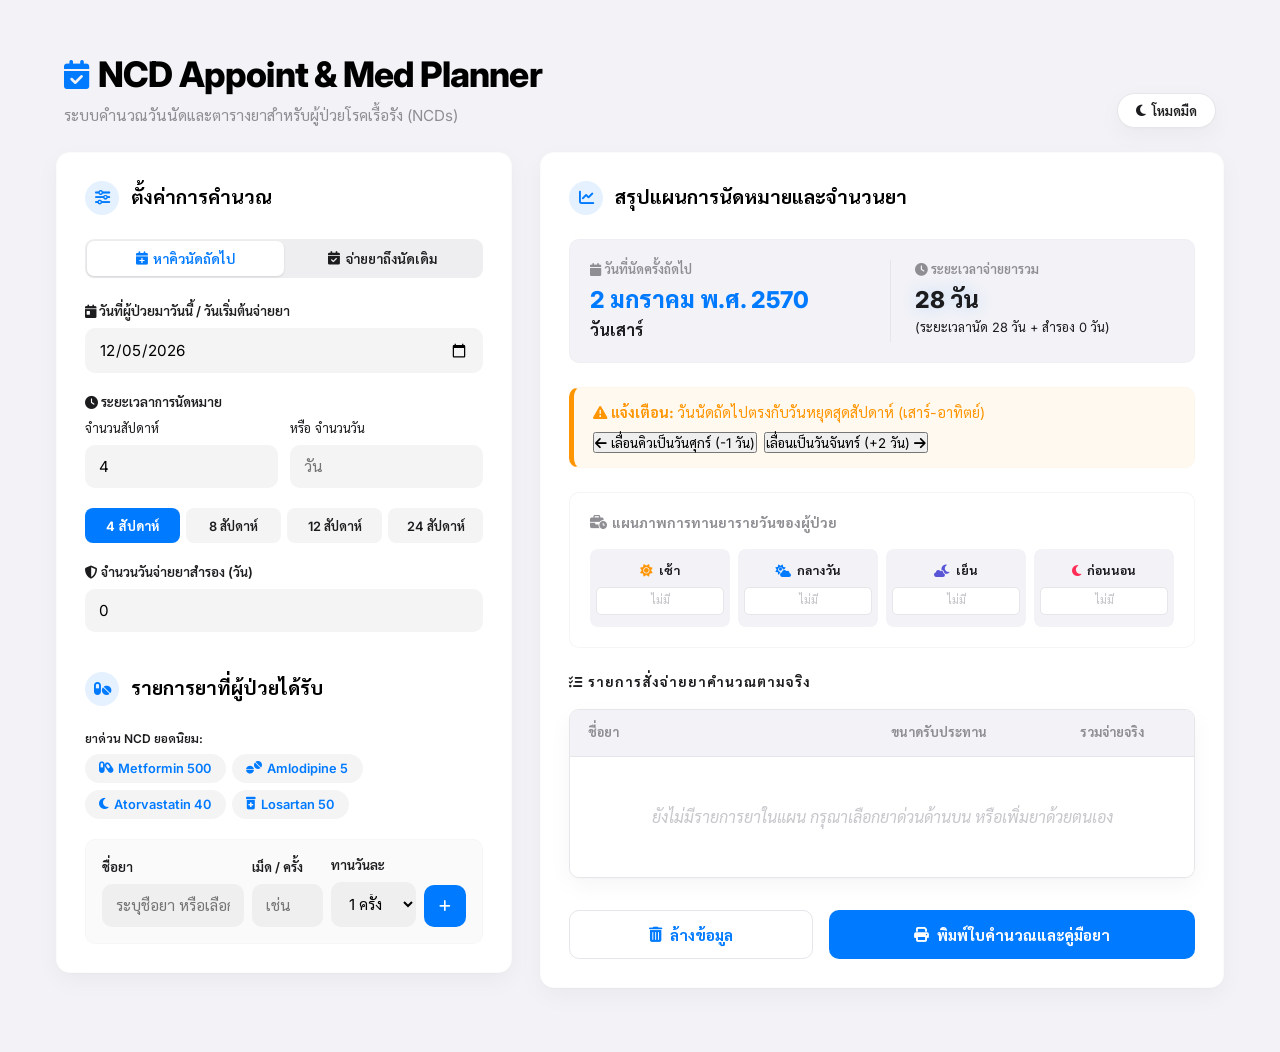
==== commit ffa25085: "Add files via upload" ====
--- a/index.html
+++ b/index.html
@@ -15,13 +15,17 @@
 <body>
 
     <header>
-        <div class="theme-switch-container">
-            <button id="theme-toggle" class="btn-theme-toggle">
-                <i class="fa-solid fa-moon"></i> <span>โหมดมืด</span>
-            </button>
-        </div>
-        <h1><i class="fa-solid fa-wand-magic-sparkles"></i> NCD Appoint & Med Planner</h1>
-        <p>ระบบคำนวณวันนัดและตารางยาอัจฉริยะแบบอัตโนมัติ สำหรับผู้ป่วยโรคเรื้อรัง</p>
+        <div class="header-container">
+            <div>
+                <h1><i class="fa-solid fa-calendar-check"></i> NCD Appoint & Med Planner</h1>
+                <p>ระบบคำนวณวันนัดและตารางยาสำหรับผู้ป่วยโรคเรื้อรัง (NCDs)</p>
+            </div>
+            <div>
+                <button id="theme-toggle" class="btn-theme-toggle">
+                    <i class="fa-solid fa-moon"></i> <span>โหมดมืด</span>
+                </button>
+            </div>
+        </div>
     </header>
 
     <div class="container">
--- a/styles.css
+++ b/styles.css
@@ -1,175 +1,164 @@
-@import url('https://fonts.googleapis.com/css2?family=Sarabun:ital,wght@0,300;0,400;0,500;0,600;0,700;0,800;1,300;1,400;1,500;1,600;1,700;1,800&display=swap');
+@import url('https://fonts.googleapis.com/css2?family=Inter:wght@300;400;500;600;700;800&family=Sarabun:ital,wght@0,300;0,400;0,500;0,600;0,700;0,800;1,300;1,400;1,500;1,600;1,700;1,800&display=swap');
 
 :root {
-    /* Base Color Palette Tokens */
-    --neon-teal: #0f766e;
-    --neon-teal-glow: #14b8a6;
-    --neon-blue: #0284c7;
-    --neon-blue-glow: #38bdf8;
-    --neon-indigo: #4f46e5;
-    --neon-purple: #7c3aed;
-    --neon-pink: #db2777;
-    --neon-orange: #ea580c;
-    
-    /* LIGHT MODE (Default) */
-    --bg-app: #f8fafc;
-    --bg-app-gradient: radial-gradient(circle at 10% 20%, rgba(20, 184, 166, 0.05) 0%, transparent 40%),
-                        radial-gradient(circle at 90% 80%, rgba(99, 102, 241, 0.05) 0%, transparent 40%);
-    --bg-card: rgba(255, 255, 255, 0.85);
-    --border-color: rgba(15, 118, 110, 0.15);
-    
-    --text-title: #0f172a;
-    --text-main: #334155;
-    --text-muted: #64748b;
-    --text-dim: #94a3b8;
-    
-    --bg-input: #ffffff;
-    --border-input: #e2e8f0;
-    --bg-black-trans: rgba(0, 0, 0, 0.03);
-    
-    --shadow-card: 0 10px 30px -10px rgba(15, 23, 42, 0.08), 0 1px 3px rgba(15, 23, 42, 0.03);
-    --shadow-neon: 0 0 15px rgba(20, 184, 166, 0.1), 0 0 30px rgba(56, 189, 248, 0.05);
-    --shadow-active: 0 0 20px rgba(20, 184, 166, 0.2), 0 0 40px rgba(20, 184, 166, 0.1);
-    
-    --transition: all 0.3s cubic-bezier(0.4, 0, 0.2, 1);
-    --radius: 20px;
-    --radius-sm: 12px;
-}
-
-/* DARK MODE OVERRIDES */
+    /* iOS System Colors (Light Mode) */
+    --primary: #007aff; /* iOS System Blue */
+    --primary-hover: #0056b3;
+    --primary-light: #e5f1ff;
+    --system-teal: #30b0c0;
+    --system-teal-light: #eaf7f9;
+    
+    --bg-app: #f2f2f7; /* iOS System Grouped Background */
+    --bg-card: #ffffff; /* iOS Secondary System Grouped Background */
+    --border: #e5e5ea; /* iOS Separator (finer than d1d1d6) */
+    
+    --text-title: #000000;
+    --text-main: #1c1c1e;
+    --text-muted: #8e8e93; /* iOS System Gray */
+    --text-dim: #c7c7cc;
+    
+    /* iOS Status Colors */
+    --success: #34c759; /* iOS Green */
+    --success-bg: #eafaf1;
+    --warning: #ff9500; /* iOS Orange */
+    --warning-bg: #fff9f0;
+    --danger: #ff3b30; /* iOS Red */
+    --danger-bg: #ffebeb;
+    
+    --shadow-ios: 0 8px 24px rgba(0, 0, 0, 0.04), 0 1px 2px rgba(0, 0, 0, 0.02);
+    
+    --transition: all 0.25s cubic-bezier(0.25, 1, 0.5, 1); /* iOS-like smooth spring transition */
+    --radius-lg: 14px;
+    --radius-md: 10px;
+    --radius-sm: 8px;
+}
+
+/* iOS System Colors (Dark Mode Overrides) */
 body.dark-theme {
-    /* Color Palette Adjustments for Dark mode */
-    --neon-teal: #00f2fe;
-    --neon-teal-glow: #00f2fe;
-    --neon-blue: #4facfe;
-    --neon-blue-glow: #4facfe;
-    --neon-indigo: #6366f1;
-    --neon-purple: #a855f7;
-    --neon-pink: #ec4899;
-    --neon-orange: #f97316;
-
-    --bg-app: #070a13;
-    --bg-app-gradient: radial-gradient(circle at 10% 20%, rgba(99, 102, 241, 0.08) 0%, transparent 40%),
-                        radial-gradient(circle at 90% 80%, rgba(20, 184, 166, 0.08) 0%, transparent 40%);
-    --bg-card: rgba(15, 23, 42, 0.65);
-    --border-color: rgba(20, 184, 166, 0.25);
-    
-    --text-title: #f8fafc;
-    --text-main: #cbd5e1;
-    --text-muted: #94a3b8;
-    --text-dim: #64748b;
-    
-    --bg-input: rgba(0, 0, 0, 0.3);
-    --border-input: rgba(255, 255, 255, 0.1);
-    --bg-black-trans: rgba(0, 0, 0, 0.4);
-    
-    --shadow-card: 0 8px 32px 0 rgba(0, 0, 0, 0.37);
-    --shadow-neon: 0 0 15px rgba(0, 242, 254, 0.25), 0 0 30px rgba(79, 172, 254, 0.15);
-    --shadow-active: 0 0 25px rgba(0, 242, 254, 0.5), 0 0 50px rgba(0, 242, 254, 0.2);
+    --primary: #0a84ff; /* iOS Dark System Blue */
+    --primary-hover: #52a9ff;
+    --primary-light: #002e60;
+    --system-teal: #64d2ff;
+    --system-teal-light: #003e4d;
+    
+    --bg-app: #000000; /* iOS System Background (Dark) */
+    --bg-card: #1c1c1e; /* iOS Secondary System Background (Dark) */
+    --border: #2c2c2e;
+    
+    --text-title: #ffffff;
+    --text-main: #f2f2f7;
+    --text-muted: #8e8e93;
+    --text-dim: #48484a;
+    
+    --success: #30d158;
+    --success-bg: rgba(48, 209, 88, 0.1);
+    --warning: #ff9f0a;
+    --warning-bg: rgba(255, 159, 10, 0.1);
+    --danger: #ff453a;
+    --danger-bg: rgba(255, 69, 58, 0.15);
+    
+    --shadow-ios: 0 8px 32px rgba(0, 0, 0, 0.5);
 }
 
 * {
     margin: 0;
     padding: 0;
     box-sizing: border-box;
-    font-family: 'Sarabun', sans-serif;
+    font-family: -apple-system, BlinkMacSystemFont, 'Inter', 'Sarabun', sans-serif;
+    -webkit-font-smoothing: antialiased;
+    -moz-osx-font-smoothing: grayscale;
 }
 
 body {
-    font-family: 'Sarabun', sans-serif;
     background-color: var(--bg-app);
-    background-image: var(--bg-app-gradient);
     color: var(--text-main);
-    line-height: 1.6;
+    line-height: 1.5;
     min-height: 100vh;
-    padding-bottom: 5rem;
-    overflow-x: hidden;
+    padding-bottom: 4rem;
     transition: background-color 0.4s ease, color 0.4s ease;
 }
 
-/* Scrollbar Styling */
-::-webkit-scrollbar {
-    width: 8px;
-}
-::-webkit-scrollbar-track {
-    background: var(--bg-app);
-}
-::-webkit-scrollbar-thumb {
-    background: rgba(128, 128, 128, 0.2);
-    border-radius: 4px;
-}
-::-webkit-scrollbar-thumb:hover {
-    background: var(--neon-teal);
-}
-
+/* iOS Large Title Header Style */
 header {
-    padding: 3rem 1.5rem 2rem 1.5rem;
-    text-align: center;
-    position: relative;
-    max-width: 1300px;
+    max-width: 1200px;
     margin: 0 auto;
-    display: flex;
-    flex-direction: column;
-    align-items: center;
+    padding: 3rem 1.5rem 1.5rem 1.5rem;
+}
+
+.header-container {
+    display: flex;
+    justify-content: space-between;
+    align-items: flex-end;
+    width: 100%;
+}
+
+@media (max-width: 640px) {
+    .header-container {
+        flex-direction: column;
+        align-items: flex-start;
+        gap: 1rem;
+    }
+    .theme-switch-container {
+        align-self: flex-end;
+    }
 }
 
 header h1 {
     font-size: 2.2rem;
     font-weight: 800;
-    letter-spacing: -0.5px;
-    background: linear-gradient(to right, var(--neon-teal) 0%, var(--neon-blue) 100%);
-    -webkit-background-clip: text;
-    -webkit-text-fill-color: transparent;
-    margin-bottom: 0.5rem;
+    color: var(--text-title);
+    letter-spacing: -0.8px; /* Tighter letter-spacing typical of SF Pro */
+    display: flex;
+    align-items: center;
+    gap: 0.6rem;
+}
+
+header h1 i {
+    color: var(--primary);
+    font-size: 1.8rem;
+}
+
+header p {
+    font-size: 0.95rem;
+    color: var(--text-muted);
+    font-weight: 400;
+    margin-top: 0.25rem;
+}
+
+/* iOS Style Pill Button Toggle */
+.btn-theme-toggle {
+    background-color: var(--bg-card);
+    border: 1px solid var(--border);
+    color: var(--text-main);
+    padding: 0.5rem 1.1rem;
+    border-radius: 20px;
+    font-size: 0.82rem;
+    font-weight: 600;
+    cursor: pointer;
+    box-shadow: var(--shadow-ios);
     display: inline-flex;
     align-items: center;
-    gap: 0.75rem;
-}
-
-header p {
-    font-size: 1.05rem;
-    color: var(--text-muted);
-    font-weight: 300;
-}
-
-/* Floating/Top Theme Toggle Button */
-.theme-switch-container {
-    position: absolute;
-    top: 1.5rem;
-    right: 1.5rem;
-}
-
-.btn-theme-toggle {
-    background: var(--bg-card);
-    border: 1px solid var(--border-color);
-    color: var(--text-main);
-    padding: 0.6rem 1.2rem;
-    border-radius: 30px;
-    font-family: inherit;
-    font-size: 0.85rem;
-    font-weight: 700;
-    cursor: pointer;
-    box-shadow: var(--shadow-card);
-    display: flex;
-    align-items: center;
-    gap: 0.5rem;
+    gap: 0.4rem;
     transition: var(--transition);
 }
 
 .btn-theme-toggle:hover {
-    border-color: var(--neon-teal-glow);
-    box-shadow: var(--shadow-neon);
-    transform: scale(1.05);
-}
-
-/* Main Grid Layout */
+    background-color: var(--bg-app);
+    transform: translateY(-1px);
+}
+
+.btn-theme-toggle:active {
+    transform: translateY(0);
+}
+
+/* Container & Grid Layout */
 .container {
-    max-width: 1300px;
+    max-width: 1200px;
     margin: 0 auto;
-    padding: 0 1.5rem;
-    display: grid;
-    grid-template-columns: 1.3fr 1.7fr;
-    gap: 2rem;
+    padding: 0 1rem;
+    display: grid;
+    grid-template-columns: 1.2fr 1.8fr;
+    gap: 1.75rem;
 }
 
 @media (max-width: 1024px) {
@@ -178,117 +167,113 @@
     }
 }
 
-/* Glassmorphism Cards */
+/* iOS Rounded Card Block (Apple Health Style) */
 .card {
-    background: var(--bg-card);
-    backdrop-filter: blur(20px);
-    -webkit-backdrop-filter: blur(20px);
-    border: 1px solid var(--border-color);
-    border-radius: var(--radius);
-    padding: 2rem;
-    box-shadow: var(--shadow-card);
-    transition: var(--transition);
-    position: relative;
-    overflow: hidden;
-}
-
-.card::before {
-    content: '';
-    position: absolute;
-    top: 0;
-    left: 0;
-    width: 100%;
-    height: 4px;
-    background: linear-gradient(90deg, var(--neon-teal), var(--neon-blue));
-    opacity: 0.7;
+    background-color: var(--bg-card);
+    border-radius: var(--radius-lg);
+    padding: 1.75rem;
+    box-shadow: var(--shadow-ios);
+    border: 1px solid rgba(0, 0, 0, 0.015);
+    transition: var(--transition);
+    height: fit-content;
+}
+
+body.dark-theme .card {
+    border-color: var(--border);
 }
 
 .card:hover {
-    border-color: var(--neon-teal-glow);
-    box-shadow: var(--shadow-neon);
-}
-
+    transform: translateY(-2px);
+    box-shadow: 0 12px 30px rgba(0, 0, 0, 0.06);
+}
+
+/* iOS Health-inspired Circular Metric Icon Headers */
 .card-title {
-    font-size: 1.3rem;
+    font-size: 1.2rem;
     font-weight: 700;
     color: var(--text-title);
     margin-bottom: 1.5rem;
     display: flex;
     align-items: center;
     gap: 0.75rem;
-    letter-spacing: 0.5px;
 }
 
 .card-title i {
-    background: linear-gradient(135deg, var(--neon-teal), var(--neon-blue));
-    -webkit-background-clip: text;
-    -webkit-text-fill-color: transparent;
-}
-
-/* Futuristic Tab Switcher */
+    background-color: var(--primary-light);
+    color: var(--primary);
+    padding: 8px;
+    border-radius: 50%;
+    width: 34px;
+    height: 34px;
+    display: inline-flex;
+    align-items: center;
+    justify-content: center;
+    font-size: 0.95rem;
+    transition: var(--transition);
+}
+
+body.dark-theme .card-title i {
+    background-color: rgba(10, 132, 255, 0.15);
+}
+
+/* iOS Segmented Control Selector */
 .mode-tabs {
     display: flex;
-    background: var(--bg-black-trans);
-    border-radius: var(--radius-sm);
-    padding: 6px;
-    margin-bottom: 2rem;
-    border: 1px solid var(--border-input);
+    background-color: rgba(118, 118, 128, 0.12);
+    border-radius: 9px;
+    padding: 2px;
+    margin-bottom: 1.5rem;
+}
+
+body.dark-theme .mode-tabs {
+    background-color: rgba(118, 118, 128, 0.24);
 }
 
 .mode-tab {
     flex: 1;
     background: transparent;
     border: none;
-    padding: 0.8rem 1rem;
-    color: var(--text-muted);
-    font-family: inherit;
-    font-size: 0.9rem;
+    padding: 0.55rem;
+    color: var(--text-main);
+    font-size: 0.85rem;
     font-weight: 600;
-    border-radius: 8px;
+    border-radius: 7px;
     cursor: pointer;
     transition: var(--transition);
     display: flex;
     align-items: center;
     justify-content: center;
-    gap: 0.5rem;
-}
-
-.mode-tab:hover {
-    color: var(--text-title);
+    gap: 0.35rem;
 }
 
 .mode-tab.active {
-    background: var(--bg-input);
-    color: var(--neon-teal);
-    border: 1px solid var(--border-color);
-    box-shadow: 0 2px 10px rgba(0, 0, 0, 0.05);
+    background-color: var(--bg-card);
+    box-shadow: 0 1px 3px rgba(0,0,0,0.08), 0 1px 2px rgba(0,0,0,0.04);
+    color: var(--primary);
 }
 
 body.dark-theme .mode-tab.active {
-    background: linear-gradient(135deg, rgba(0, 242, 254, 0.15), rgba(79, 172, 254, 0.15));
-    border-color: rgba(0, 242, 254, 0.3);
-    box-shadow: 0 0 15px rgba(0, 242, 254, 0.15);
-}
-
-/* Form Styling */
+    color: #ffffff;
+    background-color: #2c2c2e;
+}
+
+/* Form Controls (iOS Style Textfields) */
 .form-group {
-    margin-bottom: 1.5rem;
+    margin-bottom: 1.25rem;
 }
 
 .form-group.inline {
     display: grid;
     grid-template-columns: 1fr 1fr;
-    gap: 1rem;
+    gap: 0.75rem;
 }
 
 label {
     display: block;
     font-size: 0.82rem;
-    font-weight: 700;
-    color: var(--text-muted);
-    margin-bottom: 0.5rem;
-    text-transform: uppercase;
-    letter-spacing: 1px;
+    font-weight: 600;
+    color: var(--text-main);
+    margin-bottom: 0.4rem;
 }
 
 input[type="date"],
@@ -296,263 +281,253 @@
 input[type="text"],
 select {
     width: 100%;
-    padding: 0.85rem 1.1rem;
-    background: var(--bg-input);
-    border: 1px solid var(--border-input);
-    border-radius: var(--radius-sm);
+    padding: 0.75rem 0.9rem;
+    background-color: rgba(118, 118, 128, 0.08);
+    border: none;
+    border-radius: var(--radius-md);
     color: var(--text-title);
-    font-family: inherit;
     font-size: 0.95rem;
     transition: var(--transition);
+}
+
+body.dark-theme input, body.dark-theme select {
+    background-color: rgba(118, 118, 128, 0.16);
 }
 
 input:focus, select:focus {
     outline: none;
-    border-color: var(--neon-teal-glow);
-    box-shadow: var(--shadow-neon);
-}
-
-/* Quick Interval Presets */
+    background-color: rgba(118, 118, 128, 0.12);
+    box-shadow: 0 0 0 2px var(--primary);
+}
+
+/* iOS Preset Buttons (Soft Pill Tags) */
 .preset-grid {
     display: grid;
     grid-template-columns: repeat(4, 1fr);
-    gap: 0.5rem;
-    margin-top: 0.75rem;
+    gap: 0.4rem;
+    margin-top: 0.5rem;
 }
 
 .btn-preset {
-    background: var(--bg-black-trans);
-    border: 1px solid var(--border-input);
-    color: var(--text-muted);
-    padding: 0.65rem;
-    border-radius: 8px;
-    font-size: 0.85rem;
+    background-color: rgba(118, 118, 128, 0.08);
+    border: none;
+    color: var(--text-main);
+    padding: 0.55rem;
+    border-radius: var(--radius-sm);
+    font-size: 0.8rem;
     font-weight: 600;
     cursor: pointer;
     transition: var(--transition);
 }
 
 .btn-preset:hover {
-    background: rgba(20, 184, 166, 0.08);
-    border-color: var(--neon-teal-glow);
-    color: var(--neon-teal-glow);
+    background-color: rgba(118, 118, 128, 0.15);
 }
 
 .btn-preset.active {
-    background: linear-gradient(135deg, var(--neon-teal), var(--neon-blue));
-    border-color: var(--neon-teal);
+    background-color: var(--primary);
     color: #ffffff;
     font-weight: 700;
-    box-shadow: var(--shadow-active);
-}
-
-/* Quick Drug Presets */
+}
+
+/* Drug Presets Pill Badges (Capsule Shape) */
 .drug-presets {
     display: flex;
     flex-wrap: wrap;
-    gap: 0.5rem;
+    gap: 0.4rem;
     margin-bottom: 1.25rem;
 }
 
 .btn-drug-preset {
-    background: var(--bg-black-trans);
-    border: 1px dashed var(--border-input);
-    color: var(--text-muted);
-    padding: 0.4rem 0.8rem;
+    background-color: rgba(118, 118, 128, 0.08);
+    border: none;
+    color: var(--primary);
+    padding: 0.45rem 0.9rem;
     border-radius: 20px;
     font-size: 0.8rem;
+    font-weight: 600;
     cursor: pointer;
     transition: var(--transition);
     display: inline-flex;
     align-items: center;
-    gap: 0.4rem;
+    gap: 0.3rem;
 }
 
 .btn-drug-preset:hover {
-    background: rgba(79, 70, 229, 0.08);
-    border-color: var(--neon-indigo);
-    color: var(--text-title);
-}
-
-/* Add Med Form Section */
+    background-color: var(--primary-light);
+    transform: translateY(-1px);
+}
+
+body.dark-theme .btn-drug-preset:hover {
+    background-color: rgba(10, 132, 255, 0.15);
+}
+
+/* Medication input row */
 .med-row-input {
-    background: var(--bg-black-trans);
-    border: 1px solid var(--border-input);
-    padding: 1.25rem;
-    border-radius: var(--radius-sm);
-    display: grid;
-    grid-template-columns: 2fr 1fr 1fr auto;
-    gap: 0.75rem;
+    background-color: rgba(118, 118, 128, 0.04);
+    padding: 1rem;
+    border-radius: var(--radius-md);
+    display: grid;
+    grid-template-columns: 2fr 1fr 1.2fr auto;
+    gap: 0.5rem;
     align-items: end;
+    border: 1px solid rgba(0, 0, 0, 0.015);
+}
+
+body.dark-theme .med-row-input {
+    border-color: var(--border);
 }
 
 @media (max-width: 640px) {
     .med-row-input {
         grid-template-columns: 1fr;
-        gap: 1rem;
+        gap: 0.75rem;
     }
 }
 
 .btn-add {
-    background: linear-gradient(135deg, var(--neon-teal), var(--neon-blue));
+    background-color: var(--primary);
     color: #ffffff;
-    font-family: inherit;
-    font-weight: 700;
-    padding: 0.9rem 1.5rem;
+    font-weight: 700;
+    padding: 0.7rem;
     border: none;
-    border-radius: var(--radius-sm);
+    border-radius: var(--radius-md);
     cursor: pointer;
     transition: var(--transition);
     display: flex;
     align-items: center;
     justify-content: center;
-    gap: 0.5rem;
-    height: 52px;
+    height: 42px;
+    width: 42px;
+}
+
+@media (max-width: 640px) {
+    .btn-add {
+        width: 100%;
+    }
 }
 
 .btn-add:hover {
-    transform: scale(1.03);
-    box-shadow: var(--shadow-active);
-}
-
-/* Right Dashboard / Summary Design */
-.result-card {
-    background: var(--bg-card);
-    border: 1px solid var(--border-color);
-}
-
+    background-color: var(--primary-hover);
+    transform: scale(1.04);
+}
+
+/* iOS Results Highlight Banner */
 .appointment-summary {
     display: grid;
-    grid-template-columns: 1.1fr 0.9fr;
-    gap: 1.5rem;
-    background: var(--bg-black-trans);
-    border: 1px solid var(--border-input);
-    border-radius: var(--radius-sm);
-    padding: 1.5rem;
+    grid-template-columns: 1fr 1fr;
+    gap: 1rem;
+    background-color: var(--bg-app);
+    border-radius: var(--radius-md);
+    padding: 1.25rem;
     margin-bottom: 1.5rem;
-    position: relative;
-}
-
-.appointment-summary::after {
-    content: '';
-    position: absolute;
-    right: 0;
-    top: 20%;
-    height: 60%;
-    width: 1px;
-    background: var(--border-input);
+    border: 1px solid rgba(0, 0, 0, 0.015);
+}
+
+body.dark-theme .appointment-summary {
+    border-color: var(--border);
+}
+
+.app-box {
+    display: flex;
+    flex-direction: column;
+}
+
+.app-box:last-child {
+    border-left: 1px solid var(--border);
+    padding-left: 1.25rem;
 }
 
 @media (max-width: 640px) {
     .appointment-summary {
         grid-template-columns: 1fr;
     }
-    .appointment-summary::after {
-        display: none;
-    }
-}
-
-.app-box {
-    display: flex;
-    flex-direction: column;
+    .app-box:last-child {
+        border-left: none;
+        border-top: 1px solid var(--border);
+        padding-left: 0;
+        padding-top: 1rem;
+    }
 }
 
 .app-label {
-    font-size: 0.75rem;
-    text-transform: uppercase;
-    letter-spacing: 1px;
+    font-size: 0.8rem;
     color: var(--text-muted);
-    margin-bottom: 0.5rem;
+    font-weight: 600;
+    margin-bottom: 0.25rem;
 }
 
 .app-date-highlight {
-    font-size: 1.8rem;
+    font-size: 1.45rem;
     font-weight: 800;
-    color: var(--neon-teal);
-    text-shadow: 0 1px 2px rgba(0, 0, 0, 0.05);
-    line-height: 1.25;
-}
-
-body.dark-theme .app-date-highlight {
-    text-shadow: 0 0 15px rgba(0, 242, 254, 0.3);
+    color: var(--primary);
 }
 
 .app-day-highlight {
-    font-size: 1.1rem;
-    font-weight: 600;
-    color: var(--neon-blue-glow);
-    margin-top: 0.25rem;
-}
-
-/* Warnings and alerts */
+    font-size: 1rem;
+    font-weight: 700;
+    color: var(--text-main);
+}
+
+/* Flat alerts with left indicator */
 .alert {
-    padding: 1rem 1.25rem;
-    border-radius: var(--radius-sm);
+    padding: 0.9rem 1.2rem;
+    border-radius: var(--radius-md);
     margin-bottom: 1.5rem;
+    font-size: 0.9rem;
     display: flex;
     flex-direction: column;
     gap: 0.5rem;
-    font-size: 0.9rem;
-    border: 1px solid transparent;
+    border-left: 5px solid;
+    border-top: 1px solid rgba(0,0,0,0.01);
+    border-bottom: 1px solid rgba(0,0,0,0.01);
+    border-right: 1px solid rgba(0,0,0,0.01);
+}
+
+body.dark-theme .alert {
+    border-top-color: var(--border);
+    border-bottom-color: var(--border);
+    border-right-color: var(--border);
 }
 
 .alert-warning {
-    background: rgba(234, 88, 12, 0.08);
-    border-color: rgba(234, 88, 12, 0.2);
-    color: var(--neon-orange);
+    background-color: var(--warning-bg);
+    border-left-color: var(--warning);
+    color: var(--warning);
 }
 
 .alert-success {
-    background: rgba(16, 185, 129, 0.08);
-    border-color: rgba(16, 185, 129, 0.2);
-    color: #059669;
-}
-
-body.dark-theme .alert-success {
-    color: #34d399;
+    background-color: var(--success-bg);
+    border-left-color: var(--success);
+    color: var(--success);
 }
 
 .alert-buttons {
     display: flex;
-    gap: 0.5rem;
-    margin-top: 0.5rem;
-}
-
-.btn-sm {
-    background: var(--bg-input);
-    border: 1px solid var(--border-input);
-    color: var(--text-main);
-    padding: 0.5rem 1rem;
-    border-radius: 6px;
-    font-size: 0.8rem;
-    font-weight: 600;
-    cursor: pointer;
-    transition: var(--transition);
-}
-
-.btn-sm:hover {
-    border-color: var(--neon-orange);
-    color: var(--neon-orange);
-}
-
-/* Medicine Daily Visual Timeline */
+    gap: 0.4rem;
+}
+
+/* Daily schedule (iOS Health Style list) */
 .timeline-wrapper {
-    background: var(--bg-black-trans);
-    border: 1px solid var(--border-input);
-    border-radius: var(--radius-sm);
+    background-color: var(--bg-card);
+    border-radius: var(--radius-md);
     padding: 1.25rem;
     margin-bottom: 1.5rem;
+    border: 1px solid rgba(0, 0, 0, 0.04);
+}
+
+body.dark-theme .timeline-wrapper {
+    border-color: var(--border);
 }
 
 .timeline-title {
-    font-size: 0.82rem;
-    text-transform: uppercase;
-    letter-spacing: 1px;
+    font-size: 0.85rem;
+    font-weight: 700;
     color: var(--text-muted);
     margin-bottom: 1rem;
     display: flex;
     align-items: center;
-    gap: 0.4rem;
+    gap: 0.3rem;
 }
 
 .timeline-slots {
@@ -561,29 +536,35 @@
     gap: 0.5rem;
 }
 
+@media (max-width: 500px) {
+    .timeline-slots {
+        grid-template-columns: 1fr 1fr;
+    }
+}
+
 .timeline-slot {
-    background: var(--bg-input);
-    border: 1px solid var(--border-input);
-    border-radius: 8px;
-    padding: 0.75rem 0.5rem;
+    background-color: var(--bg-app);
+    border-radius: var(--radius-sm);
+    padding: 0.8rem 0.4rem;
     text-align: center;
+    transition: var(--transition);
 }
 
 .timeline-slot-header {
-    font-size: 0.75rem;
-    font-weight: 700;
-    color: var(--text-muted);
-    margin-bottom: 0.5rem;
+    font-size: 0.78rem;
+    font-weight: 700;
+    color: var(--text-main);
+    margin-bottom: 0.4rem;
 }
 
 .timeline-slot-header i {
     margin-right: 0.2rem;
 }
 
-.slot-เช้า i { color: var(--neon-orange); }
-.slot-กลางวัน i { color: var(--neon-teal-glow); }
-.slot-เย็น i { color: var(--neon-purple); }
-.slot-ก่อนนอน i { color: var(--neon-pink); }
+.slot-เช้า i { color: var(--warning); }
+.slot-กลางวัน i { color: #007aff; }
+.slot-เย็น i { color: #5856d6; }
+.slot-ก่อนนอน i { color: #ff2d55; }
 
 .timeline-pills {
     display: flex;
@@ -592,60 +573,63 @@
 }
 
 .timeline-pill-badge {
-    font-size: 0.7rem;
-    padding: 0.25rem 0.4rem;
-    border-radius: 4px;
-    background: var(--bg-black-trans);
+    font-size: 0.72rem;
+    padding: 0.25rem;
+    border-radius: 5px;
+    background-color: var(--bg-card);
     color: var(--text-main);
+    border: 1px solid var(--border);
     overflow: hidden;
     text-overflow: ellipsis;
     white-space: nowrap;
-    border: 1px solid var(--border-input);
-}
-
-/* Meds list style */
+}
+
+/* iOS List Separator Styling for Medications */
 .meds-container {
     margin-top: 1rem;
-    border-radius: var(--radius-sm);
+    border-radius: var(--radius-md);
     overflow: hidden;
-    border: 1px solid var(--border-input);
+    border: 1px solid var(--border);
+    box-shadow: var(--shadow-ios);
 }
 
 .med-list-header {
     display: grid;
     grid-template-columns: 2.2fr 1fr 1fr auto;
     gap: 0.5rem;
-    padding: 1rem 1.25rem;
+    padding: 0.85rem 1.1rem;
     font-weight: 700;
     font-size: 0.8rem;
-    text-transform: uppercase;
-    letter-spacing: 1px;
     color: var(--text-muted);
-    background: var(--bg-black-trans);
-    border-bottom: 1px solid var(--border-input);
+    background-color: var(--bg-app);
+    border-bottom: 1px solid var(--border);
 }
 
 .med-list-empty {
     text-align: center;
-    padding: 3rem 2rem;
+    padding: 3rem 1.5rem;
     color: var(--text-dim);
     font-style: italic;
-    background: var(--bg-input);
+    background-color: var(--bg-card);
 }
 
 .med-item {
     display: grid;
     grid-template-columns: 2.2fr 1fr 1fr auto;
     gap: 0.5rem;
-    padding: 1rem 1.25rem;
-    align-items: center;
-    border-bottom: 1px solid var(--border-input);
-    background: var(--bg-input);
-    transition: var(--transition);
+    padding: 0.9rem 1.1rem;
+    align-items: center;
+    border-bottom: 1px solid var(--border);
+    background-color: var(--bg-card);
+    transition: var(--transition);
+}
+
+.med-item:last-child {
+    border-bottom: none;
 }
 
 .med-item:hover {
-    background: rgba(20, 184, 166, 0.05);
+    background-color: rgba(0, 122, 255, 0.05);
 }
 
 .med-item-name {
@@ -660,26 +644,26 @@
 
 .med-item-calc {
     font-size: 1.1rem;
-    font-weight: 800;
-    color: var(--neon-teal);
+    font-weight: 700;
+    color: var(--primary);
 }
 
 .btn-delete {
     background: transparent;
-    color: var(--neon-pink);
+    color: var(--danger);
     border: none;
     cursor: pointer;
-    font-size: 1.1rem;
-    padding: 0.35rem 0.5rem;
-    border-radius: 6px;
+    font-size: 1.05rem;
+    padding: 0.25rem 0.5rem;
+    border-radius: var(--radius-sm);
     transition: var(--transition);
 }
 
 .btn-delete:hover {
-    background: rgba(219, 39, 119, 0.1);
-}
-
-/* Action control buttons */
+    background-color: var(--danger-bg);
+}
+
+/* iOS Navigation/Action Buttons */
 .action-buttons {
     display: grid;
     grid-template-columns: 1fr 1.5fr;
@@ -688,9 +672,9 @@
 }
 
 .btn-action {
-    padding: 0.9rem 1.5rem;
-    border-radius: var(--radius-sm);
-    font-family: inherit;
+    padding: 0.85rem 1.25rem;
+    border-radius: var(--radius-md);
+    font-size: 0.95rem;
     font-weight: 700;
     cursor: pointer;
     transition: var(--transition);
@@ -701,33 +685,31 @@
 }
 
 .btn-action-primary {
-    background: linear-gradient(135deg, var(--neon-teal), var(--neon-blue));
+    background-color: var(--primary);
     color: #ffffff;
     border: none;
 }
 
 .btn-action-primary:hover {
-    box-shadow: var(--shadow-active);
-    transform: translateY(-2px);
+    background-color: var(--primary-hover);
+    transform: scale(1.015);
 }
 
 .btn-action-secondary {
-    background: var(--bg-input);
-    border: 1px solid var(--border-input);
-    color: var(--text-main);
+    background-color: var(--bg-card);
+    border: 1px solid var(--border);
+    color: var(--primary);
 }
 
 .btn-action-secondary:hover {
-    background: var(--bg-black-trans);
-    border-color: var(--text-muted);
-}
-
-/* Print simulation styling */
+    background-color: var(--bg-app);
+}
+
+/* Print adjustments */
 #print-area {
     display: none;
 }
 
-/* Print adjustments */
 @media print {
     body * {
         visibility: hidden;
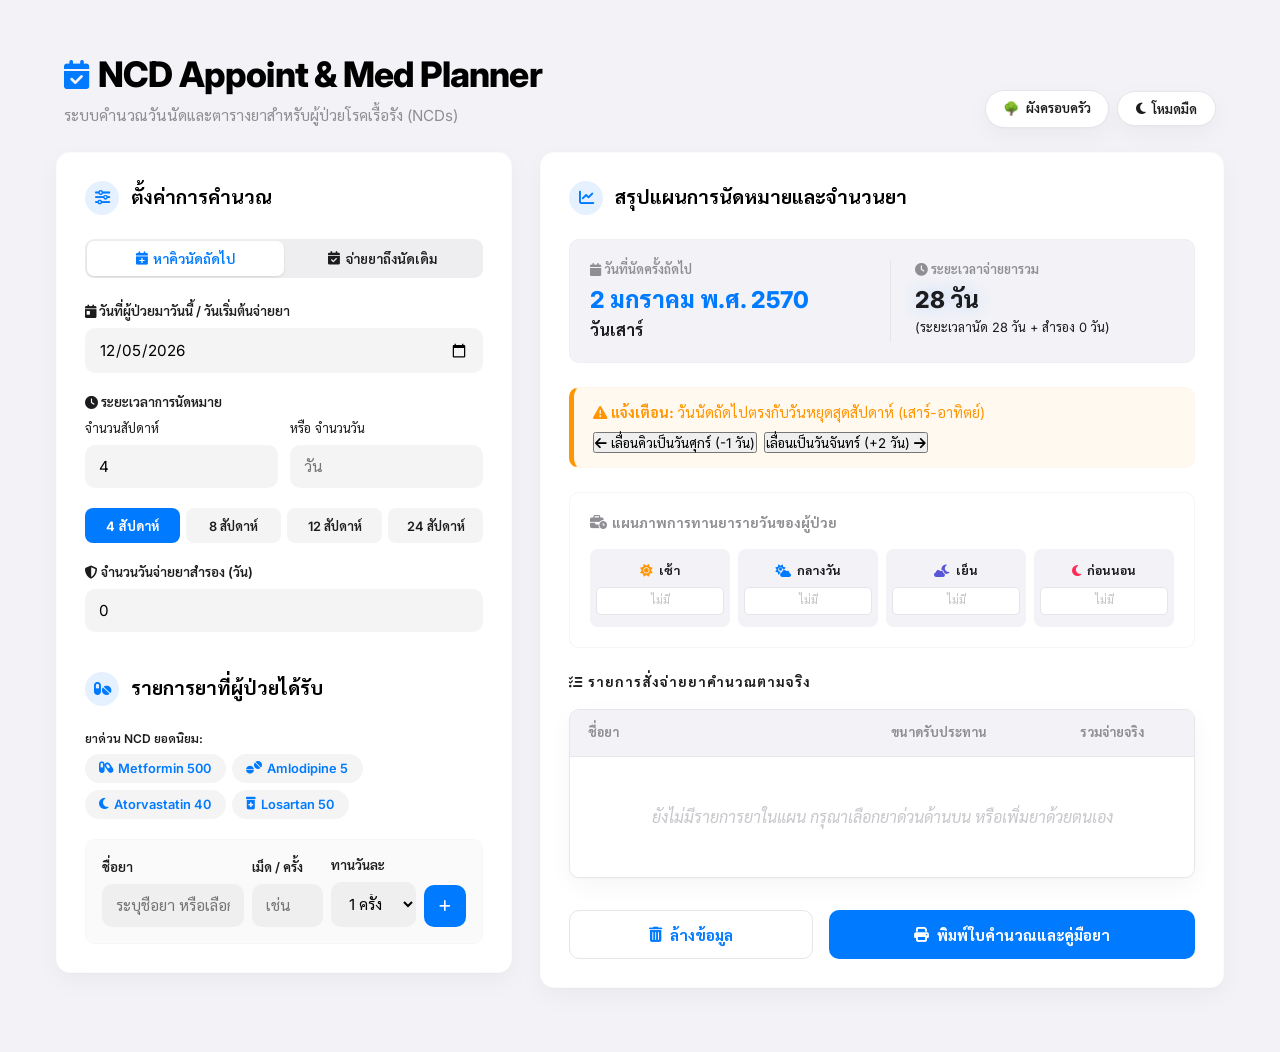
==== commit 9a007d43: "Add Family Tree / Genogram page (no-build React) Adds family-tree.html + family-tree-app.js implemen" ====
--- a/index.html
+++ b/index.html
@@ -20,7 +20,10 @@
                 <h1><i class="fa-solid fa-calendar-check"></i> NCD Appoint & Med Planner</h1>
                 <p>ระบบคำนวณวันนัดและตารางยาสำหรับผู้ป่วยโรคเรื้อรัง (NCDs)</p>
             </div>
-            <div>
+            <div style="display:flex; gap:0.5rem; align-items:center;">
+                <a href="family-tree.html" class="btn-theme-toggle" style="text-decoration:none;">
+                    <span>🌳</span> <span>ผังครอบครัว</span>
+                </a>
                 <button id="theme-toggle" class="btn-theme-toggle">
                     <i class="fa-solid fa-moon"></i> <span>โหมดมืด</span>
                 </button>
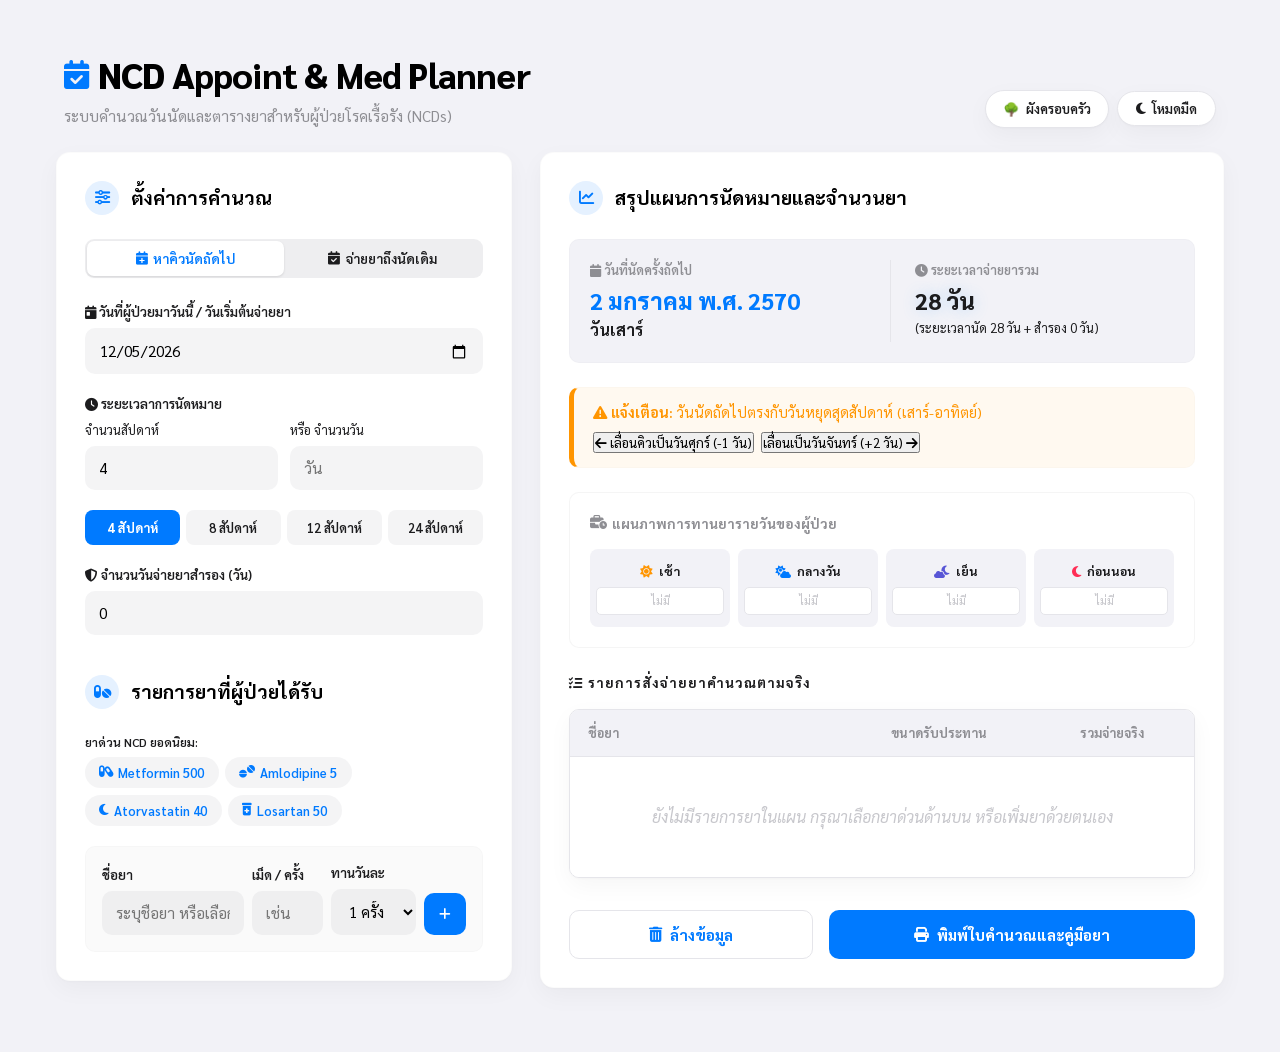
==== commit d52334cf: "Switch UI font to Sarabun (self-hosted, offline) Both pages listed Sarabun only as a fallback that w" ====
--- a/index.html
+++ b/index.html
@@ -9,6 +9,8 @@
     <link rel="apple-touch-icon" href="icon-192.png">
     <!-- Load FontAwesome icons for premium design -->
     <link rel="stylesheet" href="https://cdnjs.cloudflare.com/ajax/libs/font-awesome/6.4.0/css/all.min.css">
+    <!-- Sarabun font, self-hosted so it works offline -->
+    <link rel="stylesheet" href="fonts/sarabun.css">
     <!-- Load main styles -->
     <link rel="stylesheet" href="styles.css">
 </head>
--- a/fonts/sarabun.css
+++ b/fonts/sarabun.css
@@ -0,0 +1,81 @@
+/* Sarabun — self-hosted locally (no Google Fonts CDN at runtime) so it works offline like the rest of this PWA. */
+@font-face {
+  font-family: 'Sarabun';
+  font-style: normal;
+  font-weight: 300;
+  font-display: swap;
+  src: url('sarabun-300-thai.woff2') format('woff2');
+  unicode-range: U+02D7, U+0303, U+0331, U+0E01-0E5B, U+200C-200D, U+25CC;
+}
+@font-face {
+  font-family: 'Sarabun';
+  font-style: normal;
+  font-weight: 300;
+  font-display: swap;
+  src: url('sarabun-300-latin.woff2') format('woff2');
+  unicode-range: U+0000-00FF, U+0131, U+0152-0153, U+02BB-02BC, U+02C6, U+02DA, U+02DC, U+0304, U+0308, U+0329, U+2000-206F, U+20AC, U+2122, U+2191, U+2193, U+2212, U+2215, U+FEFF, U+FFFD;
+}
+@font-face {
+  font-family: 'Sarabun';
+  font-style: normal;
+  font-weight: 400;
+  font-display: swap;
+  src: url('sarabun-400-thai.woff2') format('woff2');
+  unicode-range: U+02D7, U+0303, U+0331, U+0E01-0E5B, U+200C-200D, U+25CC;
+}
+@font-face {
+  font-family: 'Sarabun';
+  font-style: normal;
+  font-weight: 400;
+  font-display: swap;
+  src: url('sarabun-400-latin.woff2') format('woff2');
+  unicode-range: U+0000-00FF, U+0131, U+0152-0153, U+02BB-02BC, U+02C6, U+02DA, U+02DC, U+0304, U+0308, U+0329, U+2000-206F, U+20AC, U+2122, U+2191, U+2193, U+2212, U+2215, U+FEFF, U+FFFD;
+}
+@font-face {
+  font-family: 'Sarabun';
+  font-style: normal;
+  font-weight: 500;
+  font-display: swap;
+  src: url('sarabun-500-thai.woff2') format('woff2');
+  unicode-range: U+02D7, U+0303, U+0331, U+0E01-0E5B, U+200C-200D, U+25CC;
+}
+@font-face {
+  font-family: 'Sarabun';
+  font-style: normal;
+  font-weight: 500;
+  font-display: swap;
+  src: url('sarabun-500-latin.woff2') format('woff2');
+  unicode-range: U+0000-00FF, U+0131, U+0152-0153, U+02BB-02BC, U+02C6, U+02DA, U+02DC, U+0304, U+0308, U+0329, U+2000-206F, U+20AC, U+2122, U+2191, U+2193, U+2212, U+2215, U+FEFF, U+FFFD;
+}
+@font-face {
+  font-family: 'Sarabun';
+  font-style: normal;
+  font-weight: 600;
+  font-display: swap;
+  src: url('sarabun-600-thai.woff2') format('woff2');
+  unicode-range: U+02D7, U+0303, U+0331, U+0E01-0E5B, U+200C-200D, U+25CC;
+}
+@font-face {
+  font-family: 'Sarabun';
+  font-style: normal;
+  font-weight: 600;
+  font-display: swap;
+  src: url('sarabun-600-latin.woff2') format('woff2');
+  unicode-range: U+0000-00FF, U+0131, U+0152-0153, U+02BB-02BC, U+02C6, U+02DA, U+02DC, U+0304, U+0308, U+0329, U+2000-206F, U+20AC, U+2122, U+2191, U+2193, U+2212, U+2215, U+FEFF, U+FFFD;
+}
+@font-face {
+  font-family: 'Sarabun';
+  font-style: normal;
+  font-weight: 700;
+  font-display: swap;
+  src: url('sarabun-700-thai.woff2') format('woff2');
+  unicode-range: U+02D7, U+0303, U+0331, U+0E01-0E5B, U+200C-200D, U+25CC;
+}
+@font-face {
+  font-family: 'Sarabun';
+  font-style: normal;
+  font-weight: 700;
+  font-display: swap;
+  src: url('sarabun-700-latin.woff2') format('woff2');
+  unicode-range: U+0000-00FF, U+0131, U+0152-0153, U+02BB-02BC, U+02C6, U+02DA, U+02DC, U+0304, U+0308, U+0329, U+2000-206F, U+20AC, U+2122, U+2191, U+2193, U+2212, U+2215, U+FEFF, U+FFFD;
+}
--- a/styles.css
+++ b/styles.css
@@ -64,7 +64,7 @@
     margin: 0;
     padding: 0;
     box-sizing: border-box;
-    font-family: -apple-system, BlinkMacSystemFont, 'Inter', 'Sarabun', sans-serif;
+    font-family: 'Sarabun', -apple-system, BlinkMacSystemFont, 'Inter', sans-serif;
     -webkit-font-smoothing: antialiased;
     -moz-osx-font-smoothing: grayscale;
 }
